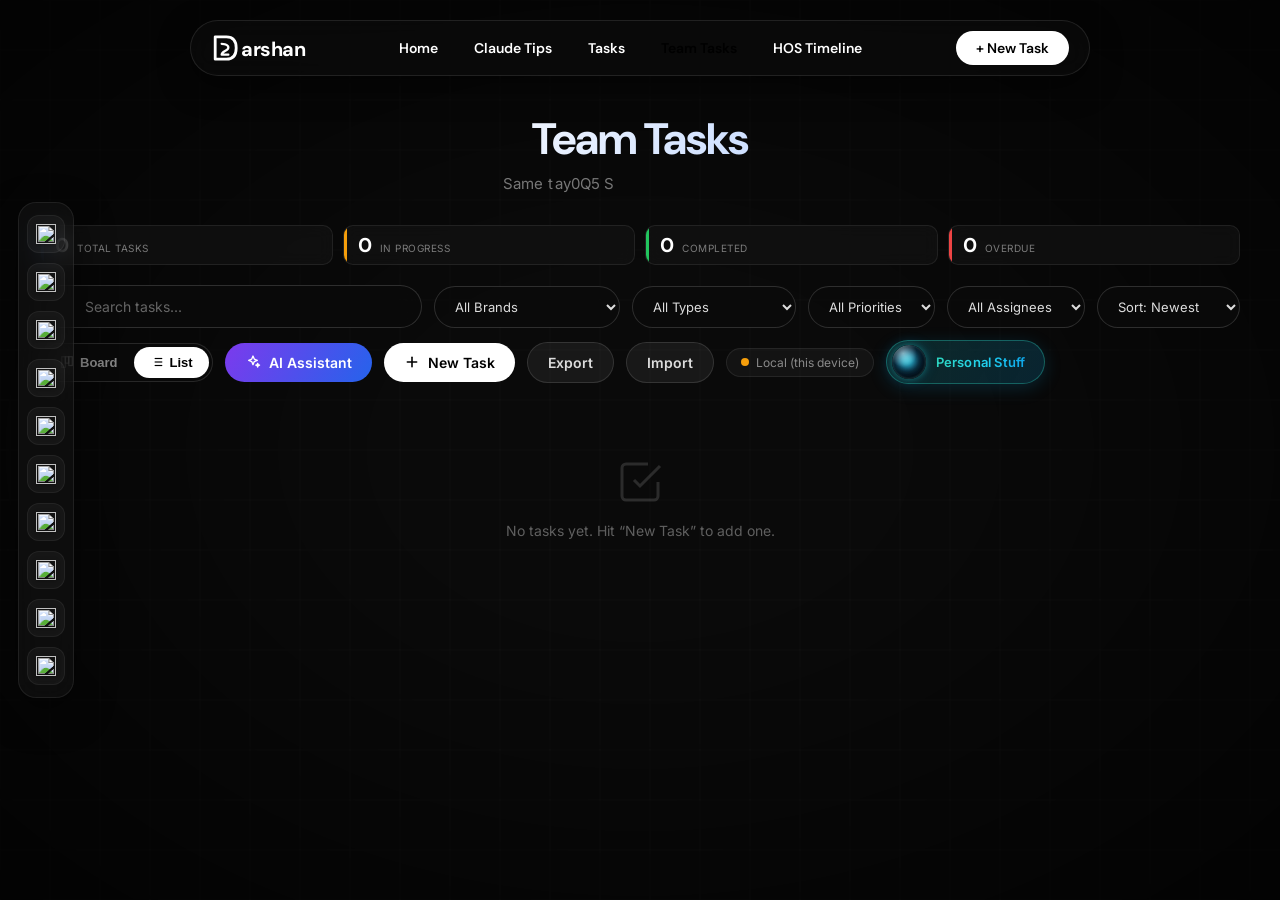
==== team-tasks.html @ d039b837 "Add Team Tasks page with assignee field (Darshan, Sanskriti, Saptak) Same task manager and Supabase " ====
<!DOCTYPE html>
<html lang="en">

<head>
    <meta charset="UTF-8">
    <meta name="viewport" content="width=device-width, initial-scale=1.0">
    <title>Team Tasks — Darshan's Workspace</title>
    <meta name="description" content="Personal task manager for website changes, maintenance and technical SEO across brands.">
    <meta name="robots" content="noindex, nofollow">

    <!-- Fonts -->
    <link rel="preconnect" href="https://fonts.googleapis.com">
    <link rel="preconnect" href="https://fonts.gstatic.com" crossorigin>
    <link
        href="https://fonts.googleapis.com/css2?family=Inter:wght@400;500;600;700&family=DM+Sans:wght@400;500;600;700&display=swap"
        rel="stylesheet">

    <!-- Stylesheets -->
    <link rel="stylesheet" href="styles.css">
    <link rel="stylesheet" href="task-manager.css">

    <!-- Favicon -->
    <link rel="icon" type="image/svg+xml" href="src/favicon.svg">
</head>

<body>

    <!-- ===== Nav (same component as home) ===== -->
    <div class="nav-wrapper">
        <nav>
            <div class="logo">
                <svg width="28" height="28" viewBox="0 0 100 100" fill="none" xmlns="http://www.w3.org/2000/svg">
                    <path d="M15 10 L15 90 L55 90 C80 90 90 75 90 50 C90 25 80 10 55 10 Z" fill="none" stroke="white"
                        stroke-width="10" stroke-linejoin="round" />
                    <path d="M38 35 C38 35 62 35 62 48 C62 61 38 61 38 74 C38 74 62 74 62 74" fill="none" stroke="white"
                        stroke-width="8" stroke-linecap="round" stroke-linejoin="round" />
                </svg>
                <span class="logo-text">arshan</span>
            </div>

            <div class="mobile-menu-btn" id="mobileMenuBtn">
                <span></span><span></span><span></span>
            </div>

            <ul class="nav-links" id="navLinks">
                <div class="pill" id="pill"></div>
                <li><a href="index.html">Home</a></li>
                <li><a href="claude-tips">Claude Tips</a></li>
                <li><a href="task-manager.html">Tasks</a></li>
                <li><a href="team-tasks" class="active-text">Team Tasks</a></li>
                <li><a href="task-manager/hovers-os-timeline">HOS Timeline</a></li>
            </ul>

            <div class="nav-cta-group">
                <button class="cta-btn" id="newTaskNavBtn">+ New Task</button>
            </div>
        </nav>
    </div>

    <!-- ===== Background (same kinetic grid as home) ===== -->
    <div id="canvas-container">
        <canvas id="kinetic-grid"></canvas>
    </div>
    <div class="vignette"></div>

    <!-- ===== Floating quick-links sidebar ===== -->
    <aside class="tm-quicklinks" aria-label="Quick links">
        <a href="https://docs.google.com/spreadsheets/u/0/" target="_blank" rel="noopener" data-label="Google Sheets">
            <span class="tm-ql-orb" style="--qd:0">
                <img src="https://cdn.simpleicons.org/googlesheets/34A853" alt="" width="20" height="20" loading="lazy">
            </span>
        </a>
        <a href="https://docs.google.com/document/u/0/" target="_blank" rel="noopener" data-label="Google Docs">
            <span class="tm-ql-orb" style="--qd:1">
                <img src="https://cdn.simpleicons.org/googledocs/4285F4" alt="" width="20" height="20" loading="lazy">
            </span>
        </a>
        <a href="https://accounts.shopify.com/store-login" target="_blank" rel="noopener" data-label="Shopify Login">
            <span class="tm-ql-orb" style="--qd:2">
                <img src="https://cdn.simpleicons.org/shopify/95BF47" alt="" width="20" height="20" loading="lazy">
            </span>
        </a>
        <a href="https://hpanel.hostinger.com/" target="_blank" rel="noopener" data-label="Hostinger">
            <span class="tm-ql-orb" style="--qd:3">
                <img src="https://cdn.simpleicons.org/hostinger/673DE6" alt="" width="20" height="20" loading="lazy">
            </span>
        </a>
        <a href="https://github.com/" target="_blank" rel="noopener" data-label="GitHub">
            <span class="tm-ql-orb" style="--qd:4">
                <img src="https://cdn.simpleicons.org/github/ffffff" alt="" width="20" height="20" loading="lazy">
            </span>
        </a>
        <a href="https://supabase.com/dashboard" target="_blank" rel="noopener" data-label="Supabase">
            <span class="tm-ql-orb" style="--qd:5">
                <img src="https://cdn.simpleicons.org/supabase/3FCF8E" alt="" width="20" height="20" loading="lazy">
            </span>
        </a>
        <a href="https://vercel.com/dashboard" target="_blank" rel="noopener" data-label="Vercel">
            <span class="tm-ql-orb" style="--qd:6">
                <img src="https://cdn.simpleicons.org/vercel/ffffff" alt="" width="20" height="20" loading="lazy">
            </span>
        </a>
        <a href="https://claude.ai/" target="_blank" rel="noopener" data-label="Claude">
            <span class="tm-ql-orb" style="--qd:7">
                <img src="https://cdn.simpleicons.org/claude/D97757" alt="" width="20" height="20" loading="lazy">
            </span>
        </a>
        <a href="https://gemini.google.com/app" target="_blank" rel="noopener" data-label="Gemini">
            <span class="tm-ql-orb" style="--qd:8">
                <img src="https://cdn.simpleicons.org/googlegemini/4285F4" alt="" width="20" height="20" loading="lazy">
            </span>
        </a>
        <a href="https://chatgpt.com/" target="_blank" rel="noopener" data-label="ChatGPT">
            <span class="tm-ql-orb" style="--qd:9">
                <img src="https://cdn.simpleicons.org/openai/10A37F" alt="" width="20" height="20" loading="lazy">
            </span>
        </a>
    </aside>

    <!-- ===== Main ===== -->
    <main class="tm-main">
        <header class="tm-header">
            <h1 class="tm-title" id="greetingText" data-title="Team Tasks">Team Tasks</h1>
            <p class="tm-tagline" id="taglineText" data-title="Same tasks, assigned across the team">Same tasks, assigned across the team</p>
        </header>

        <!-- Stats dashboard -->
        <section class="tm-stats" id="tmStats">
            <div class="tm-stat" style="--stat-color:#3b82f6">
                <div class="tm-stat-num" id="statTotal">0</div>
                <div class="tm-stat-label">Total Tasks</div>
            </div>
            <div class="tm-stat" style="--stat-color:#f59e0b">
                <div class="tm-stat-num" id="statProgress">0</div>
                <div class="tm-stat-label">In Progress</div>
            </div>
            <div class="tm-stat" style="--stat-color:#22c55e">
                <div class="tm-stat-num" id="statDone">0</div>
                <div class="tm-stat-label">Completed</div>
            </div>
            <div class="tm-stat" style="--stat-color:#ef4444">
                <div class="tm-stat-num" id="statOverdue">0</div>
                <div class="tm-stat-label">Overdue</div>
            </div>
        </section>

        <!-- Toolbar -->
        <section class="tm-toolbar">
            <div class="tm-search">
                <svg xmlns="http://www.w3.org/2000/svg" width="16" height="16" viewBox="0 0 24 24" fill="none"
                    stroke="currentColor" stroke-width="2" stroke-linecap="round" stroke-linejoin="round">
                    <circle cx="11" cy="11" r="8"></circle>
                    <line x1="21" y1="21" x2="16.65" y2="16.65"></line>
                </svg>
                <input type="text" id="searchInput" placeholder="Search tasks..." autocomplete="off">
            </div>

            <select class="tm-select" id="filterBrand"><option value="">All Brands</option></select>
            <select class="tm-select" id="filterType">
                <option value="">All Types</option>
                <option value="website_change">Website Change</option>
                <option value="maintenance">Maintenance</option>
                <option value="seo_fix">Technical SEO Fix</option>
                <option value="bug">Bug Fix</option>
                <option value="content">Content Update</option>
                <option value="other">Other</option>
            </select>
            <select class="tm-select" id="filterPriority">
                <option value="">All Priorities</option>
                <option value="urgent">Urgent</option>
                <option value="high">High</option>
                <option value="medium">Medium</option>
                <option value="low">Low</option>
            </select>
            <select class="tm-select" id="filterAssignee">
                <option value="">All Assignees</option>
                <option value="Darshan">Darshan</option>
                <option value="Sanskriti">Sanskriti</option>
                <option value="Saptak">Saptak</option>
                <option value="none">Unassigned</option>
            </select>
            <select class="tm-select" id="sortBy">
                <option value="created">Sort: Newest</option>
                <option value="due">Sort: Due date</option>
                <option value="priority">Sort: Priority</option>
                <option value="brand">Sort: Brand</option>
            </select>

            <div class="tm-view-toggle">
                <button id="viewBoard" title="Board view">
                    <svg width="14" height="14" viewBox="0 0 24 24" fill="none" stroke="currentColor" stroke-width="2"><rect x="3" y="3" width="6" height="18"/><rect x="9" y="3" width="6" height="11"/><rect x="15" y="3" width="6" height="15"/></svg>
                    Board
                </button>
                <button id="viewList" class="active" title="List view">
                    <svg width="14" height="14" viewBox="0 0 24 24" fill="none" stroke="currentColor" stroke-width="2"><line x1="8" y1="6" x2="21" y2="6"/><line x1="8" y1="12" x2="21" y2="12"/><line x1="8" y1="18" x2="21" y2="18"/><line x1="3" y1="6" x2="3.01" y2="6"/><line x1="3" y1="12" x2="3.01" y2="12"/><line x1="3" y1="18" x2="3.01" y2="18"/></svg>
                    List
                </button>
            </div>

            <button class="tm-btn tm-btn-ai" id="aiBtn">
                <svg width="16" height="16" viewBox="0 0 24 24" fill="none" stroke="currentColor" stroke-width="2" stroke-linecap="round" stroke-linejoin="round"><path d="M12 3l1.9 4.6L18.5 9.5 13.9 11.4 12 16l-1.9-4.6L5.5 9.5l4.6-1.9z"/><path d="M19 14l.8 2 2 .8-2 .8-.8 2-.8-2-2-.8 2-.8z"/></svg>
                AI Assistant
            </button>

            <button class="tm-btn tm-btn-primary" id="newTaskBtn">
                <svg width="16" height="16" viewBox="0 0 24 24" fill="none" stroke="currentColor" stroke-width="2.4" stroke-linecap="round"><line x1="12" y1="5" x2="12" y2="19"/><line x1="5" y1="12" x2="19" y2="12"/></svg>
                New Task
            </button>

            <button class="tm-btn tm-btn-ghost" id="exportBtn" title="Backup tasks to a file">Export</button>
            <button class="tm-btn tm-btn-ghost" id="importBtn" title="Restore tasks from a file">Import</button>
            <input type="file" id="importFile" accept="application/json" hidden>

            <span class="tm-conn" id="connBadge"><span class="dot"></span><span id="connText">Local</span></span>

            <button class="tm-orb-btn" id="personalOrbBtn" type="button" title="Personal Stuff (private)">
                <span class="tm-orb" aria-hidden="true">
                    <span class="tm-orb-blob b1"></span>
                    <span class="tm-orb-blob b2"></span>
                    <span class="tm-orb-blob b3"></span>
                    <span class="tm-orb-blob b4"></span>
                    <span class="tm-orb-blob b5"></span>
                    <span class="tm-orb-shine"></span>
                </span>
                <span class="tm-orb-label">Personal Stuff</span>
            </button>
        </section>

        <!-- Personal-mode banner (shown only when personal scope is active) -->
        <div class="tm-personal-banner" id="personalBanner">
            <span class="tm-orb tm-orb--mini" aria-hidden="true">
                <span class="tm-orb-blob b1"></span>
                <span class="tm-orb-blob b2"></span>
                <span class="tm-orb-blob b3"></span>
                <span class="tm-orb-blob b4"></span>
                <span class="tm-orb-blob b5"></span>
                <span class="tm-orb-shine"></span>
            </span>
            <div class="tm-personal-banner-text">
                <strong>Personal Stuff</strong>
                <span>Private — only you can see these tasks</span>
            </div>
            <button type="button" class="tm-btn tm-btn-ghost" id="personalExitBtn">Exit</button>
        </div>

        <!-- Board view -->
        <section class="tm-board" id="boardView">
            <div class="tm-column" data-status="todo">
                <div class="tm-column-head">
                    <span class="tm-column-dot" style="background:var(--tm-todo)"></span>
                    <span class="tm-column-title">To Do</span>
                    <span class="tm-column-count" id="countTodo">0</span>
                </div>
                <div class="tm-column-body" id="colTodo"></div>
            </div>
            <div class="tm-column" data-status="in_progress">
                <div class="tm-column-head">
                    <span class="tm-column-dot" style="background:var(--tm-progress)"></span>
                    <span class="tm-column-title">In Progress</span>
                    <span class="tm-column-count" id="countProgress">0</span>
                </div>
                <div class="tm-column-body" id="colProgress"></div>
            </div>
            <div class="tm-column" data-status="done">
                <div class="tm-column-head">
                    <span class="tm-column-dot" style="background:var(--tm-done)"></span>
                    <span class="tm-column-title">Done</span>
                    <span class="tm-column-count" id="countDone">0</span>
                </div>
                <div class="tm-column-body" id="colDone"></div>
            </div>
        </section>

        <!-- List view -->
        <section class="tm-list" id="listView" style="display:none"></section>
    </main>

    <!-- ===== Task modal ===== -->
    <div class="tm-modal-overlay" id="taskModal">
        <div class="tm-modal">
            <div class="tm-modal-head">
                <h2 id="modalTitle">New Task</h2>
                <button class="tm-modal-close" id="modalClose">&times;</button>
            </div>

            <form id="taskForm">
                <input type="hidden" id="taskId">

                <div class="tm-field">
                    <label for="fTitle">Task title *</label>
                    <input type="text" class="tm-input" id="fTitle" placeholder="e.g. Fix broken canonical tags on blog" required>
                </div>

                <div class="tm-field">
                    <label for="fBrand">Brand / Website *</label>
                    <div class="tm-brand-row">
                        <select id="fBrand" required></select>
                        <button type="button" class="tm-btn tm-btn-ghost" id="addBrandBtn" title="Add a new brand">+ Brand</button>
                    </div>
                </div>

                <div class="tm-field-row">
                    <div class="tm-field">
                        <label for="fType">Task type</label>
                        <select id="fType">
                            <option value="website_change">Website Change</option>
                            <option value="maintenance">Maintenance</option>
                            <option value="seo_fix">Technical SEO Fix</option>
                            <option value="bug">Bug Fix</option>
                            <option value="content">Content Update</option>
                            <option value="other">Other</option>
                        </select>
                    </div>
                    <div class="tm-field">
                        <label for="fPriority">Priority</label>
                        <select id="fPriority">
                            <option value="low">Low</option>
                            <option value="medium" selected>Medium</option>
                            <option value="high">High</option>
                            <option value="urgent">Urgent</option>
                        </select>
                    </div>
                </div>

                <div class="tm-field-row">
                    <div class="tm-field">
                        <label for="fStatus">Status</label>
                        <select id="fStatus">
                            <option value="todo">To Do</option>
                            <option value="in_progress">In Progress</option>
                            <option value="done">Done</option>
                        </select>
                    </div>
                    <div class="tm-field">
                        <label for="fDue">Due date</label>
                        <input type="date" class="tm-input tm-date" id="fDue" placeholder="Pick a date">
                    </div>
                </div>

                <div class="tm-field-row">
                    <div class="tm-field">
                        <label for="fAssignee">Assignee</label>
                        <select id="fAssignee">
                            <option value="">Unassigned</option>
                            <option value="Darshan">Darshan</option>
                            <option value="Sanskriti">Sanskriti</option>
                            <option value="Saptak">Saptak</option>
                        </select>
                    </div>
                    <div class="tm-field">
                        <label for="fAssigned">Assigned date (auto)</label>
                        <input type="text" class="tm-input" id="fAssigned" disabled>
                    </div>
                </div>

                <div class="tm-field">
                    <label for="fUrl">Website URL (optional)</label>
                    <input type="url" class="tm-input" id="fUrl" placeholder="https://example.com/page">
                </div>

                <div class="tm-field">
                    <label for="fDetails">Additional information / notes</label>
                    <textarea class="tm-textarea" id="fDetails" placeholder="What needs to be done, context, references, login notes..."></textarea>
                </div>

                <div class="tm-field">
                    <label for="fRemarks">Remarks</label>
                    <textarea class="tm-textarea" id="fRemarks" placeholder="Follow-up remarks, status notes, what you did..."></textarea>
                </div>

                <div class="tm-field">
                    <label>Checklist / subtasks</label>
                    <div class="tm-subtask-list" id="subtaskList"></div>
                    <div class="tm-subtask-add">
                        <input type="text" class="tm-input" id="subtaskInput" placeholder="Add a step and press Enter">
                        <button type="button" class="tm-btn tm-btn-ghost" id="addSubtaskBtn">Add</button>
                    </div>
                </div>

                <div class="tm-modal-foot">
                    <button type="button" class="tm-btn tm-btn-ghost" id="deleteTaskBtn" style="display:none">Delete</button>
                    <button type="button" class="tm-btn tm-btn-ghost" id="cancelBtn">Cancel</button>
                    <button type="submit" class="tm-btn tm-btn-primary" id="saveBtn">Save Task</button>
                </div>
            </form>
        </div>
    </div>

    <!-- ===== Task view (read-only) popup ===== -->
    <div class="tm-modal-overlay" id="viewModal">
        <div class="tm-modal">
            <div class="tm-modal-head">
                <h2 id="viewTitle">Task</h2>
                <button class="tm-modal-close" id="viewClose">&times;</button>
            </div>
            <div id="viewBody"></div>
            <div class="tm-modal-foot">
                <button type="button" class="tm-btn tm-btn-primary" id="viewEditBtn">Edit Task</button>
            </div>
        </div>
    </div>

    <!-- ===== AI assistant chat ===== -->
    <div class="tm-modal-overlay" id="aiModal">
        <div class="tm-modal tm-ai-modal">
            <div class="tm-modal-head">
                <h2>✨ AI Task Assistant</h2>
                <button class="tm-modal-close" id="aiClose">&times;</button>
            </div>
            <div class="tm-ai-chat" id="aiChat"></div>
            <div class="tm-ai-inputbar">
                <button type="button" class="tm-ai-mic" id="aiMic" title="Speak your task">
                    <svg width="18" height="18" viewBox="0 0 24 24" fill="none" stroke="currentColor" stroke-width="2" stroke-linecap="round" stroke-linejoin="round"><path d="M12 1a3 3 0 0 0-3 3v8a3 3 0 0 0 6 0V4a3 3 0 0 0-3-3z"/><path d="M19 10v2a7 7 0 0 1-14 0v-2"/><line x1="12" y1="19" x2="12" y2="23"/><line x1="8" y1="23" x2="16" y2="23"/></svg>
                </button>
                <input type="text" class="tm-ai-text" id="aiText" placeholder="Describe the task in your own words..." autocomplete="off">
                <button type="button" class="tm-btn tm-btn-primary" id="aiSend">Send</button>
            </div>
        </div>
    </div>

    <!-- ===== Personal Stuff password gate ===== -->
    <div class="tm-modal-overlay" id="personalAuthModal">
        <div class="tm-modal tm-auth-modal">
            <div class="tm-modal-head">
                <h2>
                    <span class="tm-orb tm-orb--mini" aria-hidden="true">
                        <span class="tm-orb-blob b1"></span>
                        <span class="tm-orb-blob b2"></span>
                        <span class="tm-orb-blob b3"></span>
                        <span class="tm-orb-blob b4"></span>
                        <span class="tm-orb-blob b5"></span>
                        <span class="tm-orb-shine"></span>
                    </span>
                    Personal Stuff
                </h2>
                <button class="tm-modal-close" id="personalAuthClose">&times;</button>
            </div>
            <p class="tm-auth-blurb">Enter your password to unlock private tasks. Personal items stay hidden from the main task manager.</p>
            <form id="personalAuthForm" autocomplete="off">
                <div class="tm-field">
                    <label for="personalAuthInput">Password</label>
                    <input type="password" class="tm-input" id="personalAuthInput" autocomplete="new-password" placeholder="••••••••" required>
                    <div class="tm-auth-error" id="personalAuthError"></div>
                </div>
                <div class="tm-modal-foot">
                    <button type="button" class="tm-btn tm-btn-ghost" id="personalAuthCancel">Cancel</button>
                    <button type="submit" class="tm-btn tm-btn-primary" id="personalAuthSubmit">Unlock</button>
                </div>
            </form>
        </div>
    </div>

    <div class="tm-toast-wrap" id="toastWrap"></div>

    <!-- Supabase client (used only if configured in task-manager.js) -->
    <script src="https://cdn.jsdelivr.net/npm/@supabase/supabase-js@2"></script>
    <!-- Theme background + nav behavior -->
    <script src="script.js" defer></script>
    <!-- Task manager logic -->
    <script src="task-manager.js" defer></script>
</body>

</html>
---- styles.css ----
:root {
    --bg-color: #0a0a0a;
    --accent-blue: #3b82f6;
    --text-main: #ffffff;
    --transition-smooth: all 0.3s cubic-bezier(0.25, 0.8, 0.25, 1);

    /* Compact Card Theme Colors */
    --hostinger-color: #673de6;
    --shopify-color: #96bf48;
    --framer-color: #0055ff;
    --orchids-color: #e040fb;
    --github-color: #ffffff;
    --figma-color: #f24e1e;
    --vercel-color: #000000;
    --notion-color: #ffffff;
    --chatgpt-color: #10a37f;
    --claude-color: #d97706;
    --gemini-color: #4285f4;
    --midjourney-color: #8b5cf6;
    --perplexity-color: #06b6d4;
    --copilot-color: #0078d4;
}

* {
    margin: 0;
    padding: 0;
    box-sizing: border-box;
    -webkit-tap-highlight-color: transparent;
    outline: none;
}

body {
    background-color: var(--bg-color);
    color: var(--text-main);
    font-family: 'Inter', sans-serif;
    overflow-x: hidden;
    min-height: 100vh;
    width: 100vw;
}

.hint {
    position: fixed;
    bottom: 30px;
    left: 0;
    right: 0;
    text-align: center;
    color: rgba(255, 255, 255, 0.4);
    font-size: 12px;
    letter-spacing: 2px;
    pointer-events: none;
    user-select: none;
    z-index: 10;
    text-transform: uppercase;
    font-weight: 500;
}

/* Canvas Layer */
#canvas-container {
    position: fixed;
    top: 0;
    left: 0;
    width: 100%;
    height: 100%;
    z-index: 0;
    pointer-events: none;
    will-change: transform;
}




/* Vignette Layer */
.vignette {
    position: fixed;
    top: 0;
    left: 0;
    width: 100%;
    height: 100%;
    background: radial-gradient(ellipse at center, transparent 30%, rgba(0, 0, 0, 0.7) 100%);
    z-index: 1;
    pointer-events: none;
}

/* Content Layer */
.main-content {
    position: relative;
    z-index: 10;
    width: 100%;
    padding: 100px 20px 60px;
    display: flex;
    flex-direction: column;
    align-items: center;
    min-height: 100vh;
}

/* User Header Section */
.user-header {
    text-align: center;
    margin-bottom: 50px;
    width: 100%;
    max-width: 600px;
    animation: fadeInDown 0.8s cubic-bezier(0.2, 0.8, 0.2, 1);
}

.profile-wrapper {
    position: relative;
    width: 80px;
    height: 80px;
    margin: 0 auto 20px;
}

.profile-img {
    width: 100%;
    height: 100%;
    border-radius: 50%;
    object-fit: cover;
    border: 2px solid rgba(59, 130, 246, 0.5);
    padding: 3px;
    background: #0a0a0a;
    box-shadow: 0 0 20px rgba(59, 130, 246, 0.2);
    transition: var(--transition-smooth);
}

.greeting {
    font-size: 28px;
    font-weight: 700;
    margin-bottom: 6px;
    background: linear-gradient(to bottom, #fff, #aaa);
    -webkit-background-clip: text;
    -webkit-text-fill-color: transparent;
    background-clip: text;
}

.tagline {
    font-size: 15px;
    color: #888;
    font-weight: 400;
    margin-bottom: 25px;
}

/* Search Bar */
.search-container {
    position: relative;
    width: 100%;
    max-width: 420px;
    margin: 0 auto;
}

.search-input {
    width: 100%;
    background: rgba(10, 10, 10, 0.8);
    border: 1px solid rgba(255, 255, 255, 0.15);
    backdrop-filter: blur(10px);
    padding: 14px 20px 14px 45px;
    border-radius: 30px;
    color: white;
    font-size: 15px;
    font-family: 'Inter', sans-serif;
    transition: var(--transition-smooth);
}

.search-input::placeholder {
    color: #666;
}

.search-input:focus {
    background: rgba(255, 255, 255, 0.08);
    border-color: var(--accent-blue);
    box-shadow: 0 0 20px rgba(59, 130, 246, 0.15);
}

.search-icon {
    position: absolute;
    left: 16px;
    top: 50%;
    transform: translateY(-50%);
    color: #666;
    pointer-events: none;
    transition: var(--transition-smooth);
}

.search-input:focus+.search-icon {
    color: var(--accent-blue);
}

/* Microphone Button */
.mic-button {
    position: absolute;
    right: 8px;
    top: 50%;
    transform: translateY(-50%);
    width: 36px;
    height: 36px;
    border-radius: 50%;
    border: none;
    background: rgba(10, 10, 10, 0.8);
    color: var(--accent-blue);
    cursor: pointer;
    display: flex;
    align-items: center;
    justify-content: center;
    transition: var(--transition-smooth);
    font-size: 16px;
}

.mic-button:hover {
    background: rgba(59, 130, 246, 0.2);
    transform: translateY(-50%) scale(1.1);
}

.mic-button.listening {
    background: rgba(239, 68, 68, 0.2);
    color: #ef4444;
    animation: pulse 1.5s infinite;
}

.mic-button.processing {
    background: rgba(234, 179, 8, 0.2);
    color: #eab308;
    animation: spin 1s linear infinite;
}

@keyframes pulse {

    0%,
    100% {
        box-shadow: 0 0 0 0 rgba(239, 68, 68, 0.4);
    }

    50% {
        box-shadow: 0 0 0 8px rgba(239, 68, 68, 0);
    }
}

@keyframes spin {
    from {
        transform: translateY(-50%) rotate(0deg);
    }

    to {
        transform: translateY(-50%) rotate(360deg);
    }
}


@keyframes fadeInDown {
    from {
        opacity: 0;
        transform: translateY(-20px);
    }

    to {
        opacity: 1;
        transform: translateY(0);
    }
}

/* Category Sections */
.category-section {
    width: 100%;
    max-width: 1240px;
    margin-bottom: 40px;
}

.category-title {
    font-size: 20px;
    font-weight: 600;
    margin-bottom: 20px;
    padding-left: 10px;
    background: linear-gradient(to right, #fff, #888);
    -webkit-background-clip: text;
    -webkit-text-fill-color: transparent;
    background-clip: text;
    letter-spacing: 0.5px;
}

/* Grid Layout */
.cards-grid {
    display: grid;
    grid-template-columns: repeat(auto-fit, minmax(135px, 1fr));
    gap: 12px;
    max-width: 1240px;
    width: 100%;
    justify-content: center;
    padding: 0 10px;
}

/* Tool Tooltip */
.tool-tooltip {
    position: absolute;
    bottom: calc(100% + 10px);
    left: 50%;
    transform: translateX(-50%) translateY(10px);
    background: rgba(15, 15, 15, 0.95);
    border: 1px solid rgba(255, 255, 255, 0.1);
    border-radius: 8px;
    padding: 8px 12px;
    font-size: 11px;
    color: #eee;
    white-space: nowrap;
    opacity: 0;
    visibility: hidden;
    transition: all 0.3s cubic-bezier(0.34, 1.56, 0.64, 1);
    z-index: 20;
    pointer-events: none;
    box-shadow: 0 10px 25px rgba(0,0,0,0.5);
    text-align: center;
}

.tool-tooltip::after {
    content: '';
    position: absolute;
    top: 100%;
    left: 50%;
    transform: translateX(-50%);
    border-width: 6px;
    border-style: solid;
    border-color: rgba(255, 255, 255, 0.1) transparent transparent transparent;
}

.tool-tooltip::before {
    content: '';
    position: absolute;
    top: 100%;
    left: 50%;
    transform: translateX(-50%) translateY(-1px);
    border-width: 6px;
    border-style: solid;
    border-color: rgba(15, 15, 15, 0.95) transparent transparent transparent;
    z-index: 1;
}

.platform-card:hover .tool-tooltip {
    opacity: 1;
    visibility: visible;
    transform: translateX(-50%) translateY(0);
}

/* Compact Card Styles */
.platform-card {
    background: rgba(20, 20, 20, 0.6);
    border-radius: 16px;
    overflow: visible;
    border: 1px solid rgba(255, 255, 255, 0.05);
    transition: var(--transition-smooth);
    display: flex;
    flex-direction: column;
    text-decoration: none;
    backdrop-filter: blur(8px);
    height: 150px;
    position: relative;
}

.platform-card:hover {
    transform: translateY(-5px) scale(1.02);
    background: rgba(30, 30, 30, 0.8);
    border-color: rgba(255, 255, 255, 0.15);
    z-index: 5;
}

/* Specific Hover Glows */
.platform-card:hover {
    box-shadow: 0 10px 30px -5px var(--glow-color, rgba(255, 255, 255, 0.1));
    border-color: var(--glow-color, rgba(255, 255, 255, 0.2));
}

.card-icon-area {
    flex-grow: 1;
    display: flex;
    align-items: center;
    justify-content: center;
    position: relative;
    background: radial-gradient(circle at center, rgba(255, 255, 255, 0.03) 0%, transparent 70%);
}

.card-icon-area img {
    width: 48px;
    height: 48px;
    object-fit: contain;
    transition: transform 0.4s cubic-bezier(0.34, 1.56, 0.64, 1);
    filter: drop-shadow(0 4px 6px rgba(0, 0, 0, 0.3));
}

.card-icon-area i {
    font-size: 42px;
    color: #fff;
    transition: transform 0.4s cubic-bezier(0.34, 1.56, 0.64, 1);
    filter: drop-shadow(0 4px 6px rgba(0, 0, 0, 0.3));
}

.platform-logo {
    width: 48px;
    height: 48px;
    object-fit: contain;
    transition: transform 0.4s cubic-bezier(0.34, 1.56, 0.64, 1);
    filter: drop-shadow(0 4px 6px rgba(0, 0, 0, 0.3));
}

.platform-card:hover .card-icon-area img,
.platform-card:hover .card-icon-area i,
.platform-card:hover .platform-logo {
    transform: scale(1.15);
}

.card-footer {
    height: 40px;
    display: flex;
    align-items: center;
    justify-content: center;
    border-top: 1px solid rgba(255, 255, 255, 0.03);
    background: rgba(0, 0, 0, 0.2);
}

.card-name {
    font-size: 13px;
    font-weight: 500;
    color: #aaa;
    transition: color 0.2s;
}

.platform-card:hover .card-name {
    color: #fff;
}

/* Specific Brand Styles */
.card-hostinger {
    --glow-color: rgba(103, 61, 230, 0.5);
}

.card-shopify {
    --glow-color: rgba(150, 191, 72, 0.5);
}

.card-framer {
    --glow-color: rgba(0, 85, 255, 0.5);
}

.card-orchids {
    --glow-color: rgba(224, 64, 251, 0.5);
}

.card-github {
    --glow-color: rgba(255, 255, 255, 0.3);
}

.card-figma {
    --glow-color: rgba(242, 78, 30, 0.5);
}

.card-vercel {
    --glow-color: rgba(255, 255, 255, 0.4);
}

.card-notion {
    --glow-color: rgba(230, 230, 230, 0.4);
}

.card-chatgpt {
    --glow-color: rgba(16, 163, 127, 0.5);
}

.card-claude {
    --glow-color: rgba(217, 119, 6, 0.5);
}

.card-gemini {
    --glow-color: rgba(66, 133, 244, 0.5);
}

.card-midjourney {
    --glow-color: rgba(139, 92, 246, 0.5);
}

.card-perplexity {
    --glow-color: rgba(6, 182, 212, 0.5);
}

.card-copilot {
    --glow-color: rgba(0, 120, 212, 0.5);
}

.card-genspark {
    --glow-color: rgba(79, 70, 229, 0.5);
}

.card-dribbble {
    --glow-color: rgba(234, 76, 137, 0.5);
}

.card-spline {
    --glow-color: rgba(255, 255, 255, 0.4);
}

.card-stitch {
    --glow-color: rgba(52, 168, 83, 0.5);
}

.card-whisk {
    --glow-color: rgba(168, 85, 247, 0.5);
}

.card-flow {
    --glow-color: rgba(6, 182, 212, 0.5);
}

.card-ezgif {
    --glow-color: rgba(245, 158, 11, 0.5);
}

.card-firecrawl {
    --glow-color: rgba(255, 79, 0, 0.5);
}

.card-godly {
    --glow-color: rgba(255, 255, 255, 0.5);
}

.card-21st {
    --glow-color: rgba(226, 232, 240, 0.5);
}

/* Icon Colors */
.card-shopify-icon {
    color: #96bf48;
}

.card-orchids-icon {
    color: #e040fb;
}

.card-github-icon {
    color: #ffffff;
}

.card-figma-icon {
    color: #f24e1e;
}

.card-midjourney-icon {
    color: #8b5cf6;
}

.card-copilot-icon {
    color: #0078d4;
}

/* Responsive Breakpoints */
@media (min-width: 1250px) {
    .cards-grid {
        grid-template-columns: repeat(8, 1fr);
    }
}

@media (max-width: 1249px) and (min-width: 900px) {
    .cards-grid {
        grid-template-columns: repeat(6, 1fr);
    }
}

@media (max-width: 899px) and (min-width: 600px) {
    .cards-grid {
        grid-template-columns: repeat(4, 1fr);
    }
}

@media (max-width: 599px) {
    .cards-grid {
        grid-template-columns: repeat(2, 1fr);
        gap: 10px;
    }

    .platform-card {
        height: 130px;
    }

    .user-header {
        margin-bottom: 35px;
    }

    .greeting {
        font-size: 24px;
    }

    .profile-wrapper {
        width: 70px;
        height: 70px;
    }
}

/* ========================================
   SCATTERED CLIENT MANAGER
   ======================================== */

.search-wrapper {
    display: flex;
    align-items: center;
    justify-content: center;
    gap: 12px;
    width: 100%;
    max-width: 480px;
    margin: 0 auto;
}

.search-container {
    flex: 1;
    margin: 0 !important;
}

/* The Trigger Button (Top-Right) */
.file-manager-btn {
    width: auto;
    padding: 0 16px;
    height: 48px;
    border-radius: 14px;
    border: 1px solid rgba(255, 255, 255, 0.1);
    background: rgba(10, 10, 10, 0.8);
    color: var(--accent-blue);
    cursor: pointer;
    display: flex;
    align-items: center;
    justify-content: center;
    gap: 10px;
    font-size: 14px;
    font-weight: 600;
    transition: all 0.3s cubic-bezier(0.25, 0.8, 0.25, 1);
    position: relative;
    z-index: 100;
}

.file-manager-btn:hover {
    background: rgba(59, 130, 246, 0.2);
    transform: translateY(-2px);
    box-shadow: 0 4px 12px rgba(59, 130, 246, 0.2);
}

.file-manager-btn:active {
    transform: translateY(0);
}

/* Full Screen Overlay */
.client-manager-overlay {
    position: fixed;
    inset: 0;
    z-index: 300;
    pointer-events: none;
    display: flex;
    align-items: center;
    justify-content: center;
    /* Slight backdrop to focus attention, but cleaner than heavy blur */
    background: rgba(0, 0, 0, 0.4);
    backdrop-filter: blur(4px);
    opacity: 0;
    transition: opacity 0.3s ease;
}

.client-manager-overlay.active {
    opacity: 1;
    pointer-events: all;
}

/* Close Button (Floating) */
.close-client-manager {
    position: absolute;
    top: 30px;
    right: 30px;
    width: 44px;
    height: 44px;
    border-radius: 50%;
    background: rgba(255, 255, 255, 0.1);
    border: 1px solid rgba(255, 255, 255, 0.1);
    color: #fff;
    font-size: 18px;
    cursor: pointer;
    display: flex;
    align-items: center;
    justify-content: center;
    transition: all 0.3s ease;
    opacity: 0;
    transform: scale(0.8);
}

.client-manager-overlay.active .close-client-manager {
    opacity: 1;
    transform: scale(1);
    transition-delay: 0.2s;
}

.close-client-manager:hover {
    background: rgba(239, 68, 68, 0.2);
    color: #ef4444;
    transform: rotate(90deg);
}

/* Cards Container */
.client-cards-container {
    width: 100%;
    max-width: 1000px;
    padding: 20px;
    display: flex;
    flex-wrap: wrap;
    align-items: center;
    justify-content: center;
    gap: 20px;
    perspective: 1000px;
}

/* Big Horizontal Card */
.client-card {
    position: relative;
    width: 100%;
    max-width: 400px;
    display: flex;
    align-items: center;
    padding: 18px;
    background: rgba(20, 20, 25, 0.85);
    border: 1px solid rgba(255, 255, 255, 0.08);
    border-radius: 16px;
    backdrop-filter: blur(12px);
    cursor: pointer;
    text-decoration: none;
    color: inherit;
    box-shadow: 0 10px 30px rgba(0, 0, 0, 0.3);

    /* Animation initial state managed by keyframes */
    animation: none;
    opacity: 0;
}

.client-manager-overlay.active .client-card {
    /* --d, --tx, --ty, --r are set via JS */
    animation: scatterIn 0.8s cubic-bezier(0.34, 1.56, 0.64, 1) forwards;
    animation-delay: var(--d);
}

.client-card:hover {
    background: rgba(59, 130, 246, 0.15);
    border-color: rgba(59, 130, 246, 0.4);
    transform: translateY(-5px) !important;
    /* Override animation transform */
    box-shadow: 0 15px 40px rgba(59, 130, 246, 0.2);
    z-index: 10;
}

/* Animation Keyframes */
@keyframes scatterIn {
    0% {
        opacity: 0;
        /* Start from top-right relative to card's final position */
        /* We use CSS variables to randomize the "flight path" */
        transform: translate(var(--tx), var(--ty)) scale(0.2) rotate(var(--r));
    }

    100% {
        opacity: 1;
        transform: translate(0, 0) scale(1) rotate(0deg);
    }
}

.client-icon {
    width: 52px;
    height: 52px;
    border-radius: 12px;
    background: rgba(255, 255, 255, 0.05);
    display: flex;
    align-items: center;
    justify-content: center;
    margin-right: 18px;
    font-size: 22px;
    color: var(--accent-blue);
    flex-shrink: 0;
}

.client-info {
    flex: 1;
    min-width: 0;
    /* Text truncation support */
}

.client-name {
    font-size: 16px;
    font-weight: 600;
    color: #eee;
    margin-bottom: 4px;
    white-space: nowrap;
    overflow: hidden;
    text-overflow: ellipsis;
}

.client-details {
    font-size: 13px;
    color: #888;
    white-space: nowrap;
    overflow: hidden;
    text-overflow: ellipsis;
}

.client-status {
    padding: 4px 10px;
    border-radius: 6px;
    font-size: 11px;
    font-weight: 600;
    text-transform: uppercase;
    letter-spacing: 0.5px;
    margin-left: 10px;
    white-space: nowrap;
}

.client-status.active {
    background: rgba(34, 197, 94, 0.15);
    color: #22c55e;
}

.client-card i.fa-angle-right {
    margin-left: 15px;
    opacity: 0.4;
    transition: opacity 0.2s;
}

.client-card:hover i.fa-angle-right {
    opacity: 1;
    color: var(--accent-blue);
}

/*  Navigation Bar  */
.nav-wrapper {
    position: fixed;
    top: 20px;
    left: 50%;
    transform: translateX(-50%);
    width: calc(100% - 40px);
    max-width: 900px;
    z-index: 1000;
    font-family: 'DM Sans', sans-serif;
}

nav {
    display: flex;
    align-items: center;
    justify-content: space-between;
    background: rgba(10, 10, 10, 0.8);
    backdrop-filter: blur(12px);
    border: 1px solid rgba(255, 255, 255, 0.1);
    border-radius: 9999px;
    padding: 10px 20px;
    box-shadow: 0 10px 30px rgba(0, 0, 0, 0.5);
}

/*  Logo  */
.logo {
    display: flex;
    align-items: center;
    cursor: pointer;
    flex-shrink: 0;
    gap: 2px;
}

.logo-text {
    color: #fff;
    font-size: 20px;
    font-weight: 700;
    letter-spacing: -0.5px;
    margin-bottom: -2px;
    /* Slight alignment tweak */
}

/*  Nav links container  */
.nav-links {
    position: relative;
    display: flex;
    align-items: center;
    gap: 4px;
    list-style: none;
}

/* Sliding pill */
.pill {
    position: absolute;
    top: 0;
    height: 100%;
    background: #fff;
    border-radius: 9999px;
    pointer-events: none;
    opacity: 0;
    will-change: transform, width, opacity;
    transition:
        left 0.28s cubic-bezier(0.34, 1.56, 0.64, 1),
        width 0.28s cubic-bezier(0.34, 1.56, 0.64, 1),
        opacity 0.18s ease;
}

.nav-links li {
    position: relative;
}

.nav-links a {
    position: relative;
    z-index: 10;
    display: block;
    border-radius: 9999px;
    padding: 6px 16px;
    font-size: 14px;
    font-weight: 600;
    text-decoration: none;
    color: #fff;
    transition: color 0.15s ease;
    white-space: nowrap;
}

.nav-links a.active-text {
    color: #000;
}

/*  CTA Buttons  */
.nav-cta-group {
    display: flex;
    align-items: center;
    gap: 8px;
    flex-shrink: 0;
}

.cta-btn {
    display: flex;
    align-items: center;
    justify-content: center;
    border-radius: 9999px;
    padding: 8px 20px;
    font-size: 14px;
    font-weight: 600;
    font-family: inherit;
    text-decoration: none;
    border: none;
    cursor: pointer;
    background: #fff;
    color: #000;
    flex-shrink: 0;
    transition:
        background 0.28s cubic-bezier(0.34, 1.56, 0.64, 1),
        color 0.28s cubic-bezier(0.34, 1.56, 0.64, 1),
        transform 0.2s cubic-bezier(0.34, 1.56, 0.64, 1);
}

.cta-btn:hover {
    background: var(--accent-blue);
    color: #fff;
    transform: scale(1.05);
    box-shadow: 0 4px 15px rgba(59, 130, 246, 0.4);
}

/* Social nav button — subtle dark pill */
.cta-social {
    background: rgba(255, 255, 255, 0.08);
    color: rgba(255, 255, 255, 0.85);
    border: 1px solid rgba(255, 255, 255, 0.12);
}

.cta-social:hover {
    background: rgba(255, 255, 255, 0.15);
    color: #fff;
    border-color: rgba(255, 255, 255, 0.25);
    transform: scale(1.05);
}

/* Mobile Menu Button */
.mobile-menu-btn {
    display: none;
    flex-direction: column;
    justify-content: space-between;
    width: 24px;
    height: 18px;
    cursor: pointer;
    margin-left: auto;
}

.mobile-menu-btn span {
    display: block;
    height: 2px;
    width: 100%;
    background: #fff;
    border-radius: 2px;
    transition: all 0.3s ease;
    transform-origin: left center;
}

.nav-active .mobile-menu-btn span:nth-child(1) {
    transform: rotate(45deg);
}

.nav-active .mobile-menu-btn span:nth-child(2) {
    opacity: 0;
}

.nav-active .mobile-menu-btn span:nth-child(3) {
    transform: rotate(-45deg);
}

/* Mobile Nav Layout */
@media (max-width: 800px) {
    nav {
        flex-wrap: wrap;
        padding: 12px 20px;
    }

    .mobile-menu-btn {
        display: flex;
    }

    .nav-links, .nav-cta-group {
        display: none;
        width: 100%;
        flex-direction: column;
        align-items: center;
    }

    nav.nav-active .nav-links {
        display: flex;
        margin-top: 16px;
        border-top: 1px solid rgba(255, 255, 255, 0.1);
        padding-top: 16px;
    }

    nav.nav-active .pill {
        display: none;
    }

    nav.nav-active .nav-links li {
        width: 100%;
        text-align: center;
    }

    nav.nav-active .nav-links a {
        padding: 12px 16px;
        display: block;
    }

    nav.nav-active .nav-cta-group {
        display: flex;
        margin-top: 15px;
        padding-bottom: 10px;
        justify-content: center;
        flex-wrap: wrap;
    }
}

.cta-social.active {
    background: rgba(255, 255, 255, 0.12);
    color: #fff;
    border-color: rgba(255, 255, 255, 0.2);
}

/*  Horizontal Clients pill (permanent, always visible)  */
.client-pill {
    display: inline-flex;
    align-items: center;
    gap: 10px;
    padding: 10px 18px 10px 14px;
    background: #2c2c2c;
    border: none;
    border-radius: 14px;
    cursor: pointer;
    color: rgba(255, 255, 255, 0.82);
    font-size: 13px;
    font-weight: 600;
    font-family: inherit;
    flex-shrink: 0;
    box-shadow: 0 4px 16px rgba(0, 0, 0, 0.45);
    transition: background 0.25s ease, color 0.2s ease, transform 0.3s cubic-bezier(0.34, 1.56, 0.64, 1), box-shadow 0.25s ease;
}

.client-pill:hover {
    background: #383838;
    color: #fff;
    transform: scale(1.06);
    box-shadow: 0 8px 24px rgba(0, 0, 0, 0.55);
}

.client-pill.active {
    background: #141414;
    box-shadow: 0 0 0 1px rgba(255, 255, 255, 0.1), 0 4px 16px rgba(0, 0, 0, 0.5);
    color: #fff;
}

.client-pill-bars {
    display: flex;
    flex-direction: column;
    gap: 4px;
    align-items: flex-start;
    width: 16px;
    flex-shrink: 0;
}

.client-pill-bar {
    height: 2px;
    background: currentColor;
    border-radius: 2px;
    transition: all 0.35s cubic-bezier(0.34, 1.56, 0.64, 1);
}

.client-pill-bar:nth-child(1) {
    width: 16px;
}

.client-pill-bar:nth-child(2) {
    width: 11px;
}

.client-pill-bar:nth-child(3) {
    width: 16px;
}

.client-pill:hover .client-pill-bar:nth-child(2) {
    width: 16px;
}

.client-pill.active .client-pill-bar:nth-child(1) {
    transform: translateY(6px) rotate(45deg);
}

.client-pill.active .client-pill-bar:nth-child(2) {
    opacity: 0;
    transform: scaleX(0);
}

.client-pill.active .client-pill-bar:nth-child(3) {
    transform: translateY(-6px) rotate(-45deg);
}


/*  Contact Popup Modal  */
.contact-modal-overlay {
    position: fixed;
    inset: 0;
    z-index: 9999;
    display: flex;
    align-items: center;
    justify-content: center;
    background: rgba(0, 0, 0, 0.55);
    backdrop-filter: blur(6px);
    -webkit-backdrop-filter: blur(6px);
    opacity: 0;
    pointer-events: none;
    transition: opacity 0.25s ease;
}

.contact-modal-overlay.open {
    opacity: 1;
    pointer-events: all;
}

.contact-modal-card {
    position: relative;
    background: rgba(20, 20, 28, 0.85);
    border: 1px solid rgba(255, 255, 255, 0.1);
    border-radius: 20px;
    padding: 40px 36px 32px;
    max-width: 360px;
    width: 90%;
    text-align: center;
    box-shadow: 0 24px 60px rgba(0, 0, 0, 0.5);
    transform: translateY(16px) scale(0.97);
    transition: transform 0.28s cubic-bezier(0.34, 1.56, 0.64, 1);
}

.contact-modal-overlay.open .contact-modal-card {
    transform: translateY(0) scale(1);
}

.contact-modal-close {
    position: absolute;
    top: 14px;
    right: 16px;
    background: none;
    border: none;
    color: rgba(255, 255, 255, 0.5);
    font-size: 22px;
    cursor: pointer;
    line-height: 1;
    padding: 2px 6px;
    border-radius: 6px;
    transition: color 0.15s, background 0.15s;
}

.contact-modal-close:hover {
    color: #fff;
    background: rgba(255, 255, 255, 0.08);
}

.contact-modal-title {
    font-size: 22px;
    font-weight: 700;
    color: #fff;
    margin: 0 0 6px;
    letter-spacing: -0.3px;
}

.contact-modal-subtitle {
    font-size: 13px;
    color: rgba(255, 255, 255, 0.45);
    margin: 0 0 28px;
}

.contact-modal-actions {
    display: flex;
    flex-direction: column;
    gap: 12px;
}

.contact-option {
    display: flex;
    align-items: center;
    justify-content: center;
    gap: 10px;
    padding: 14px 20px;
    border-radius: 12px;
    font-size: 15px;
    font-weight: 600;
    font-family: inherit;
    cursor: pointer;
    text-decoration: none;
    border: none;
    transition: transform 0.2s cubic-bezier(0.34, 1.56, 0.64, 1), opacity 0.15s;
}

.contact-option:hover {
    transform: scale(1.03);
    opacity: 0.92;
}

.email-option {
    background: linear-gradient(135deg, #4f46e5, #7c3aed);
    color: #fff;
}

.whatsapp-option {
    background: linear-gradient(135deg, #25D366, #128C7E);
    color: #fff;
}

/* ========================================
   APP TRIGGER BUTTONS (Clients / Social)
======================================== */

.search-row-actions {
    display: flex;
    gap: 10px;
    align-items: center;
    flex-shrink: 0;
}

.app-trigger {
    display: flex;
    flex-direction: column;
    align-items: center;
    gap: 5px;
    cursor: pointer;
    user-select: none;
}

.app-trigger-icon {
    width: 48px;
    height: 48px;
    display: flex;
    flex-direction: column;
    align-items: center;
    justify-content: center;
    gap: 5px;
    background: #2c2c2c;
    border-radius: 14px;
    box-shadow: 0 4px 16px rgba(0, 0, 0, 0.5);
    transition: transform 0.3s cubic-bezier(0.34, 1.56, 0.64, 1), background 0.25s ease, box-shadow 0.3s ease;
}

.app-trigger:hover .app-trigger-icon {
    transform: scale(1.1);
    background: #363636;
    box-shadow: 0 8px 24px rgba(0, 0, 0, 0.6);
}

.app-trigger.active .app-trigger-icon {
    background: #141414;
    box-shadow: 0 0 0 1px rgba(255, 255, 255, 0.1), 0 4px 16px rgba(0, 0, 0, 0.5);
}

.app-trigger-bar {
    width: 18px;
    height: 2px;
    background: rgba(255, 255, 255, 0.8);
    border-radius: 2px;
    transition: all 0.35s cubic-bezier(0.34, 1.56, 0.64, 1);
}

.app-trigger-bar:nth-child(2) {
    width: 12px;
}

.app-trigger:hover .app-trigger-bar {
    background: #fff;
}

.app-trigger:hover .app-trigger-bar:nth-child(2) {
    width: 18px;
}

.app-trigger.active .app-trigger-bar:nth-child(1) {
    transform: translateY(7px) rotate(45deg);
}

.app-trigger.active .app-trigger-bar:nth-child(2) {
    opacity: 0;
    transform: scaleX(0);
}

.app-trigger.active .app-trigger-bar:nth-child(3) {
    transform: translateY(-7px) rotate(-45deg);
}

.app-trigger-label {
    font-size: 10px;
    font-weight: 600;
    color: rgba(255, 255, 255, 0.45);
    letter-spacing: 0.3px;
    text-transform: uppercase;
    transition: color 0.2s;
}

.app-trigger:hover .app-trigger-label {
    color: rgba(255, 255, 255, 0.7);
}

.app-trigger.active .app-trigger-label {
    color: rgba(255, 255, 255, 0.9);
}

/* ========================================
   SOCIAL CONNECT MODAL
======================================== */

.sc-overlay {
    position: fixed;
    inset: 0;
    background: rgba(0, 0, 0, 0.5);
    backdrop-filter: blur(6px);
    -webkit-backdrop-filter: blur(6px);
    opacity: 0;
    pointer-events: none;
    transition: opacity 0.35s ease;
    z-index: 900;
}

.sc-overlay.open {
    opacity: 1;
    pointer-events: all;
}

.sc-modal {
    position: fixed;
    top: 50%;
    left: 50%;
    transform: translate(-50%, -50%) scale(0.75);
    opacity: 0;
    pointer-events: none;
    z-index: 901;
    transition: transform 0.4s cubic-bezier(0.34, 1.56, 0.64, 1), opacity 0.3s ease;
    width: 400px;
    max-width: 94vw;
}

.sc-modal.open {
    transform: translate(-50%, -50%) scale(1);
    opacity: 1;
    pointer-events: all;
}

.sc-modal-inner {
    background: #111;
    border: 1px solid rgba(255, 255, 255, 0.08);
    border-radius: 20px;
    padding: 22px;
    box-shadow: 0 40px 80px rgba(0, 0, 0, 0.7), 0 0 0 1px rgba(255, 255, 255, 0.04);
}

.sc-modal-header {
    display: flex;
    justify-content: space-between;
    align-items: center;
    margin-bottom: 18px;
}

.sc-modal-title {
    font-size: 17px;
    font-weight: 700;
    color: #fff;
    letter-spacing: -0.3px;
}

.sc-modal-close {
    font-size: 22px;
    color: rgba(255, 255, 255, 0.4);
    cursor: pointer;
    line-height: 1;
    padding: 2px 8px;
    border-radius: 6px;
    transition: color 0.15s, background 0.15s;
    user-select: none;
}

.sc-modal-close:hover {
    color: #fff;
    background: rgba(255, 255, 255, 0.08);
}

.sc-grid {
    display: grid;
    grid-template-columns: repeat(3, 1fr);
    gap: 10px;
}

.sc-card {
    border-radius: 14px;
    padding: 18px 12px 14px;
    cursor: pointer;
    display: flex;
    flex-direction: column;
    align-items: flex-start;
    gap: 10px;
    text-decoration: none;
    transition: transform 0.25s cubic-bezier(0.34, 1.56, 0.64, 1), box-shadow 0.25s ease;
    opacity: 0;
    transform: translateY(12px) scale(0.95);
    animation: scCardIn 0.4s cubic-bezier(0.34, 1.56, 0.64, 1) forwards;
}

.sc-modal:not(.open) .sc-card {
    animation: none;
    opacity: 0;
    transform: translateY(12px) scale(0.95);
}

.sc-modal.open .sc-card:nth-child(1) {
    animation-delay: 0.07s;
}

.sc-modal.open .sc-card:nth-child(2) {
    animation-delay: 0.12s;
}

.sc-modal.open .sc-card:nth-child(3) {
    animation-delay: 0.17s;
}

.sc-modal.open .sc-card:nth-child(4) {
    animation-delay: 0.22s;
}

.sc-modal.open .sc-card:nth-child(5) {
    animation-delay: 0.27s;
}

.sc-modal.open .sc-card:nth-child(6) {
    animation-delay: 0.32s;
}

@keyframes scCardIn {
    to {
        opacity: 1;
        transform: translateY(0) scale(1);
    }
}

.sc-card:hover {
    transform: translateY(-3px) scale(1.03);
}

.sc-card-icon {
    width: 38px;
    height: 38px;
    border-radius: 10px;
    display: flex;
    align-items: center;
    justify-content: center;
    flex-shrink: 0;
}

.sc-card-icon svg {
    width: 20px;
    height: 20px;
}

.sc-card-label {
    font-size: 12px;
    font-weight: 600;
    color: rgba(255, 255, 255, 0.9);
}

/* Platform card colors */
.sc-linkedin {
    background: linear-gradient(135deg, rgba(10, 102, 194, .25), rgba(10, 102, 194, .12));
    border: 1px solid rgba(10, 102, 194, .35);
}

.sc-linkedin:hover {
    box-shadow: 0 12px 28px rgba(10, 102, 194, .35);
    border-color: rgba(10, 102, 194, .6);
}

.sc-medium {
    background: linear-gradient(135deg, rgba(255, 255, 255, .08), rgba(255, 255, 255, .04));
    border: 1px solid rgba(255, 255, 255, .12);
}

.sc-medium:hover {
    box-shadow: 0 12px 28px rgba(255, 255, 255, .1);
    border-color: rgba(255, 255, 255, .25);
}

.sc-instagram {
    background: linear-gradient(135deg, rgba(225, 48, 108, .2), rgba(126, 55, 166, .12));
    border: 1px solid rgba(225, 48, 108, .3);
}

.sc-instagram:hover {
    box-shadow: 0 12px 28px rgba(225, 48, 108, .3);
    border-color: rgba(225, 48, 108, .55);
}

.sc-reddit {
    background: linear-gradient(135deg, rgba(255, 69, 0, .22), rgba(255, 69, 0, .1));
    border: 1px solid rgba(255, 69, 0, .32);
}

.sc-reddit:hover {
    box-shadow: 0 12px 28px rgba(255, 69, 0, .35);
    border-color: rgba(255, 69, 0, .55);
}

.sc-quora {
    background: linear-gradient(135deg, rgba(185, 43, 39, .22), rgba(185, 43, 39, .1));
    border: 1px solid rgba(185, 43, 39, .32);
}

.sc-quora:hover {
    box-shadow: 0 12px 28px rgba(185, 43, 39, .35);
    border-color: rgba(185, 43, 39, .55);
}

.sc-discord {
    background: linear-gradient(135deg, rgba(88, 101, 242, .22), rgba(88, 101, 242, .1));
    border: 1px solid rgba(88, 101, 242, .32);
}

.sc-discord:hover {
    box-shadow: 0 12px 28px rgba(88, 101, 242, .35);
    border-color: rgba(88, 101, 242, .55);
}

/* Icon backgrounds */
.sc-linkedin-bg {
    background: rgba(10, 102, 194, .3);
}

.sc-medium-bg {
    background: rgba(255, 255, 255, .1);
}

.sc-instagram-bg {
    background: linear-gradient(135deg, #f09433, #e6683c, #dc2743, #cc2366, #bc1888);
}

.sc-reddit-bg {
    background: rgba(255, 69, 0, .3);
}

.sc-quora-bg {
    background: rgba(185, 43, 39, .3);
}

.sc-discord-bg {
    background: rgba(88, 101, 242, .3);
}


/* ========================================
   CRAZY WEBSITE SECTION
   ======================================== */

.crazy-section-header {
    display: flex;
    align-items: center;
    gap: 12px;
    margin-bottom: 20px;
    padding-left: 10px;
}

.crazy-section-header .category-title {
    margin-bottom: 0;
    padding-left: 0;
}

.crazy-badge {
    font-size: 11px;
    font-weight: 600;
    padding: 4px 10px;
    border-radius: 20px;
    background: linear-gradient(135deg, rgba(168, 85, 247, 0.2), rgba(236, 72, 153, 0.2));
    border: 1px solid rgba(168, 85, 247, 0.35);
    color: #c084fc;
    letter-spacing: 0.3px;
    white-space: nowrap;
}

/* Crazy Tool Cards Grid — fewer columns so cards look bigger */
.crazy-tools-grid {
    grid-template-columns: repeat(auto-fit, minmax(135px, 1fr));
    max-width: 600px;
}

/* Brand: Whisk */
.card-whisk {
    --glow-color: rgba(168, 85, 247, 0.55);
    cursor: pointer;
    position: relative;
    overflow: visible;
}

/* All crazy cards need overflow:visible for dialogs */
.crazy-tool-card {
    overflow: visible !important;
    cursor: pointer;
}

/* Brand: Flow */
.card-flow {
    --glow-color: rgba(6, 182, 212, 0.55);
}

/* Brand: EZGif */
.card-ezgif {
    --glow-color: rgba(245, 158, 11, 0.55);
}

/* Brand: AI Doc */
.card-aidoc {
    --glow-color: rgba(34, 197, 94, 0.55);
}

/* Animated border shimmer on crazy cards */
.crazy-tool-card::before {
    content: '';
    position: absolute;
    inset: -1px;
    border-radius: 17px;
    background: conic-gradient(from var(--angle, 0deg), transparent 60%, var(--glow-color, rgba(255, 255, 255, 0.1)) 80%, transparent 100%);
    opacity: 0;
    transition: opacity 0.3s ease;
    pointer-events: none;
    z-index: -1;
}

.crazy-tool-card:hover::before {
    opacity: 1;
    animation: borderSpin 3s linear infinite;
}

@keyframes borderSpin {
    to {
        --angle: 360deg;
    }
}

/* ----------------------------------------
   UNIFIED TOOL HOVER DIALOG (Whisk / Flow / EZGif)
   ---------------------------------------- */
.tool-dialog {
    position: absolute;
    bottom: calc(100% + 12px);
    left: 50%;
    transform: translateX(-50%) translateY(10px);
    width: 230px;
    background: rgba(12, 10, 22, 0.97);
    backdrop-filter: blur(20px);
    border: 1px solid rgba(255, 255, 255, 0.08);
    border-radius: 14px;
    padding: 14px;
    box-shadow: 0 20px 50px rgba(0, 0, 0, 0.75);
    opacity: 0;
    pointer-events: none;
    transition: opacity 0.22s ease, transform 0.22s cubic-bezier(0.34, 1.56, 0.64, 1);
    z-index: 300;
}

.crazy-tool-card:hover .tool-dialog {
    opacity: 1;
    pointer-events: all;
    transform: translateX(-50%) translateY(0);
}

/* Arrow pointer */
.tool-dialog::after {
    content: '';
    position: absolute;
    bottom: -7px;
    left: 50%;
    transform: translateX(-50%) rotate(45deg);
    width: 12px;
    height: 12px;
    background: rgba(12, 10, 22, 0.97);
    border-right: 1px solid rgba(255, 255, 255, 0.08);
    border-bottom: 1px solid rgba(255, 255, 255, 0.08);
}

.tool-dialog-header {
    display: flex;
    align-items: center;
    gap: 8px;
    margin-bottom: 8px;
}

.tool-dialog-header span {
    font-size: 18px;
}

.tool-dialog-header strong {
    font-size: 13px;
    color: #f0e9ff;
    font-weight: 700;
}

.tool-dialog-desc {
    font-size: 11.5px;
    color: #9ca3af;
    line-height: 1.5;
    margin: 0 0 10px;
}

.tool-dialog-steps {
    display: flex;
    flex-direction: column;
    gap: 6px;
    margin-bottom: 11px;
}

.tool-step {
    display: flex;
    align-items: center;
    gap: 8px;
    font-size: 11.5px;
    color: #d1d5db;
}

.tool-step b {
    color: #c4b5fd;
}

.tool-step-num {
    width: 18px;
    height: 18px;
    border-radius: 50%;
    background: linear-gradient(135deg, #a855f7, #6366f1);
    color: #fff;
    font-size: 9px;
    font-weight: 700;
    display: flex;
    align-items: center;
    justify-content: center;
    flex-shrink: 0;
}

/* Shared button base */
.tool-dialog-btn {
    display: block;
    width: 100%;
    padding: 8px;
    text-align: center;
    border-radius: 9px;
    text-decoration: none;
    font-size: 12px;
    font-weight: 600;
    transition: all 0.2s ease;
    border: 1px solid;
}

/* Whisk — purple/pink */
.tool-dialog-btn--whisk {
    background: rgba(168, 85, 247, 0.18);
    border-color: rgba(168, 85, 247, 0.4);
    color: #e9d5ff;
}

.card-whisk:hover .tool-dialog {
    border-color: rgba(168, 85, 247, 0.25);
    box-shadow: 0 20px 50px rgba(0, 0, 0, .75), 0 0 25px rgba(168, 85, 247, 0.15);
}

.tool-dialog-btn--whisk:hover {
    background: rgba(168, 85, 247, 0.35);
    border-color: rgba(168, 85, 247, 0.7);
    color: #fff;
    transform: none;
}

/* Flow — cyan/blue */
.tool-dialog-btn--flow {
    background: rgba(6, 182, 212, 0.18);
    border-color: rgba(6, 182, 212, 0.4);
    color: #a5f3fc;
}

.card-flow:hover .tool-dialog {
    border-color: rgba(6, 182, 212, 0.25);
    box-shadow: 0 20px 50px rgba(0, 0, 0, .75), 0 0 25px rgba(6, 182, 212, 0.12);
}

.tool-dialog-btn--flow:hover {
    background: rgba(6, 182, 212, 0.35);
    border-color: rgba(6, 182, 212, 0.7);
    color: #fff;
    transform: none;
}

/* EZGif — amber/red */
.tool-dialog-btn--ezgif {
    background: rgba(245, 158, 11, 0.18);
    border-color: rgba(245, 158, 11, 0.4);
    color: #fde68a;
}

.card-ezgif:hover .tool-dialog {
    border-color: rgba(245, 158, 11, 0.25);
    box-shadow: 0 20px 50px rgba(0, 0, 0, .75), 0 0 25px rgba(245, 158, 11, 0.12);
}

.tool-dialog-btn--ezgif:hover {
    background: rgba(245, 158, 11, 0.35);
    border-color: rgba(245, 158, 11, 0.7);
    color: #fff;
    transform: none;
}


/* ----------------------------------------
   GOOGLE DOC FEATURE WIDGET
   ---------------------------------------- */
.doc-feature-widget {
    margin-top: 20px;
    position: relative;
    background: rgba(15, 15, 25, 0.7);
    border: 1px solid rgba(255, 255, 255, 0.07);
    border-radius: 20px;
    padding: 22px 24px;
    overflow: hidden;
    display: flex;
    align-items: center;
    justify-content: space-between;
    gap: 20px;
    backdrop-filter: blur(12px);
    transition: border-color 0.3s ease, box-shadow 0.3s ease;
    max-width: 600px;
}

.doc-feature-widget:hover {
    border-color: rgba(168, 85, 247, 0.25);
    box-shadow: 0 10px 40px rgba(168, 85, 247, 0.08), 0 0 0 1px rgba(168, 85, 247, 0.1);
}

/* Animated ambient glow blob */
.doc-feature-glow {
    position: absolute;
    top: -40px;
    left: -40px;
    width: 200px;
    height: 200px;
    border-radius: 50%;
    background: radial-gradient(circle, rgba(168, 85, 247, 0.12) 0%, transparent 70%);
    pointer-events: none;
    animation: docGlowPulse 4s ease-in-out infinite alternate;
}

@keyframes docGlowPulse {
    from {
        transform: scale(1);
        opacity: 0.7;
    }

    to {
        transform: scale(1.3);
        opacity: 1;
    }
}

.doc-feature-content {
    display: flex;
    align-items: flex-start;
    gap: 16px;
    flex: 1;
    min-width: 0;
    flex-wrap: wrap;
}

.doc-feature-icon {
    width: 48px;
    height: 48px;
    border-radius: 12px;
    background: rgba(168, 85, 247, 0.1);
    border: 1px solid rgba(168, 85, 247, 0.2);
    display: flex;
    align-items: center;
    justify-content: center;
    flex-shrink: 0;
}

.doc-feature-text {
    flex: 1;
    min-width: 0;
}

.doc-feature-text h3 {
    font-size: 14px;
    font-weight: 700;
    color: #f0e9ff;
    margin-bottom: 4px;
    white-space: nowrap;
    overflow: hidden;
    text-overflow: ellipsis;
}

.doc-feature-text p {
    font-size: 12px;
    color: #7d7f8a;
    line-height: 1.5;
    margin: 0;
}

.doc-feature-tags {
    display: flex;
    gap: 6px;
    flex-wrap: wrap;
    margin-top: 10px;
    width: 100%;
}

.doc-tag {
    font-size: 10px;
    font-weight: 600;
    padding: 3px 8px;
    border-radius: 6px;
    background: rgba(59, 130, 246, 0.1);
    border: 1px solid rgba(59, 130, 246, 0.25);
    color: #93c5fd;
    letter-spacing: 0.3px;
}

.doc-feature-cta {
    display: flex;
    align-items: center;
    gap: 7px;
    padding: 11px 18px;
    background: linear-gradient(135deg, rgba(168, 85, 247, 0.2), rgba(59, 130, 246, 0.2));
    border: 1px solid rgba(168, 85, 247, 0.35);
    border-radius: 12px;
    color: #d8b4fe;
    text-decoration: none;
    font-size: 13px;
    font-weight: 600;
    white-space: nowrap;
    transition: all 0.3s cubic-bezier(0.25, 0.8, 0.25, 1);
    flex-shrink: 0;
}

.doc-feature-cta:hover {
    background: linear-gradient(135deg, rgba(168, 85, 247, 0.35), rgba(59, 130, 246, 0.35));
    border-color: rgba(168, 85, 247, 0.6);
    color: #fff;
    transform: translateY(-2px);
    box-shadow: 0 8px 24px rgba(168, 85, 247, 0.25);
}

.doc-feature-cta svg {
    transition: transform 0.3s ease;
}

.doc-feature-cta:hover svg {
    transform: translate(2px, -2px);
}

/* Responsive adjustments */
@media (max-width: 599px) {
    .doc-feature-widget {
        flex-direction: column;
        align-items: flex-start;
    }

    .doc-feature-cta {
        width: 100%;
        justify-content: center;
    }

    .crazy-tools-grid {
        grid-template-columns: repeat(2, 1fr);
    }

    .whisk-dialog {
        left: 0;
        transform: translateX(0) translateY(10px);
        width: 240px;
    }

    .card-whisk:hover .whisk-dialog {
        transform: translateX(0) translateY(0);
    }

    .whisk-dialog::after {
        left: 30px;
    }
}
---- task-manager.css ----
/* ==========================================================================
   TASK MANAGER — matches the existing Workspace theme (dark / glassmorphic)
   Base tokens, nav, canvas and vignette come from styles.css
   ========================================================================== */

:root {
    --tm-todo: #3b82f6;
    --tm-progress: #f59e0b;
    --tm-done: #22c55e;

    --prio-low: #64748b;
    --prio-medium: #3b82f6;
    --prio-high: #f59e0b;
    --prio-urgent: #ef4444;

    --glass-bg: rgba(20, 20, 20, 0.6);
    --glass-border: rgba(255, 255, 255, 0.08);
    --glass-hover: rgba(30, 30, 30, 0.85);
}

/* ----- Page wrapper ----- */
.tm-main {
    position: relative;
    z-index: 10;
    width: 100%;
    max-width: 1240px;
    margin: 0 auto;
    padding: 110px 20px 80px;
    font-family: 'Inter', sans-serif;
}

/* ----- Header ----- */
.tm-header {
    text-align: center;
    margin-bottom: 32px;
}

.tm-title {
    font-family: 'DM Sans', sans-serif;
    font-size: clamp(28px, 5vw, 44px);
    font-weight: 700;
    letter-spacing: -1px;
    background: linear-gradient(120deg, #fff 30%, #8ab4ff 100%);
    -webkit-background-clip: text;
    background-clip: text;
    -webkit-text-fill-color: transparent;
}

.tm-tagline {
    color: rgba(255, 255, 255, 0.45);
    font-size: 15px;
    margin-top: 6px;
}

/* ----- Stats dashboard ----- */
.tm-stats {
    display: grid;
    grid-template-columns: repeat(4, 1fr);
    gap: 10px;
    margin-bottom: 20px;
}

.tm-stat {
    display: flex;
    align-items: baseline;
    gap: 8px;
    background: var(--glass-bg);
    border: 1px solid var(--glass-border);
    backdrop-filter: blur(8px);
    -webkit-backdrop-filter: blur(8px);
    border-radius: 10px;
    padding: 9px 14px;
    transition: var(--transition-smooth);
    position: relative;
    overflow: hidden;
}

.tm-stat::before {
    content: '';
    position: absolute;
    top: 0; left: 0;
    width: 3px; height: 100%;
    background: var(--stat-color, var(--accent-blue));
}

.tm-stat:hover {
    transform: translateY(-2px);
    background: var(--glass-hover);
    border-color: rgba(255, 255, 255, 0.15);
}

.tm-stat-num {
    font-size: 20px;
    font-weight: 700;
    font-family: 'DM Sans', sans-serif;
    color: #fff;
    line-height: 1;
}

.tm-stat-label {
    font-size: 10px;
    text-transform: uppercase;
    letter-spacing: 0.5px;
    color: rgba(255, 255, 255, 0.45);
}

/* ----- Toolbar ----- */
.tm-toolbar {
    display: flex;
    flex-wrap: wrap;
    gap: 12px;
    align-items: center;
    margin-bottom: 24px;
}

.tm-search {
    position: relative;
    flex: 1 1 240px;
    min-width: 200px;
}

.tm-search svg {
    position: absolute;
    left: 16px; top: 50%;
    transform: translateY(-50%);
    color: #666;
    pointer-events: none;
}

.tm-search input {
    width: 100%;
    background: rgba(10, 10, 10, 0.8);
    border: 1px solid rgba(255, 255, 255, 0.15);
    backdrop-filter: blur(10px);
    padding: 12px 18px 12px 44px;
    border-radius: 30px;
    color: #fff;
    font-size: 14px;
    font-family: 'Inter', sans-serif;
    transition: var(--transition-smooth);
}

.tm-search input::placeholder { color: #666; }

.tm-search input:focus {
    background: rgba(255, 255, 255, 0.06);
    border-color: var(--accent-blue);
    box-shadow: 0 0 20px rgba(59, 130, 246, 0.15);
}

.tm-select {
    background: rgba(10, 10, 10, 0.8);
    border: 1px solid rgba(255, 255, 255, 0.15);
    color: #ddd;
    padding: 11px 16px;
    border-radius: 30px;
    font-size: 13px;
    font-family: 'Inter', sans-serif;
    cursor: pointer;
    transition: var(--transition-smooth);
}

.tm-select:hover { border-color: rgba(255, 255, 255, 0.3); }
.tm-select:focus { border-color: var(--accent-blue); }
.tm-select option { background: #141414; color: #fff; }

/* Buttons */
.tm-btn {
    display: inline-flex;
    align-items: center;
    gap: 8px;
    border: none;
    border-radius: 30px;
    padding: 11px 20px;
    font-size: 14px;
    font-weight: 600;
    font-family: 'Inter', sans-serif;
    cursor: pointer;
    transition: var(--transition-smooth);
    white-space: nowrap;
}

.tm-btn-primary {
    background: #fff;
    color: #000;
}
.tm-btn-primary:hover {
    background: var(--accent-blue);
    color: #fff;
    transform: scale(1.04);
    box-shadow: 0 4px 15px rgba(59, 130, 246, 0.4);
}

.tm-btn-ghost {
    background: rgba(255, 255, 255, 0.06);
    color: rgba(255, 255, 255, 0.85);
    border: 1px solid rgba(255, 255, 255, 0.12);
}
.tm-btn-ghost:hover {
    background: rgba(255, 255, 255, 0.12);
    border-color: rgba(255, 255, 255, 0.25);
}

/* View toggle */
.tm-view-toggle {
    display: inline-flex;
    background: rgba(10, 10, 10, 0.8);
    border: 1px solid rgba(255, 255, 255, 0.12);
    border-radius: 30px;
    padding: 3px;
}
.tm-view-toggle button {
    border: none;
    background: transparent;
    color: rgba(255, 255, 255, 0.5);
    padding: 8px 16px;
    border-radius: 30px;
    font-size: 13px;
    font-weight: 600;
    cursor: pointer;
    transition: var(--transition-smooth);
    display: inline-flex;
    align-items: center;
    gap: 6px;
}
.tm-view-toggle button.active {
    background: #fff;
    color: #000;
}

/* ----- Board ----- */
.tm-board {
    display: grid;
    grid-template-columns: repeat(3, 1fr);
    gap: 18px;
    align-items: start;
}

.tm-column {
    background: rgba(15, 15, 15, 0.5);
    border: 1px solid var(--glass-border);
    backdrop-filter: blur(8px);
    -webkit-backdrop-filter: blur(8px);
    border-radius: 18px;
    padding: 16px;
    min-height: 200px;
    transition: background 0.2s, border-color 0.2s;
}

.tm-column.drag-over {
    background: rgba(59, 130, 246, 0.08);
    border-color: rgba(59, 130, 246, 0.4);
}

.tm-column-head {
    display: flex;
    align-items: center;
    gap: 10px;
    margin-bottom: 16px;
    padding: 0 4px;
}

.tm-column-dot {
    width: 10px; height: 10px;
    border-radius: 50%;
    flex-shrink: 0;
}

.tm-column-title {
    font-weight: 600;
    font-size: 14px;
    color: #fff;
}

.tm-column-count {
    margin-left: auto;
    font-size: 12px;
    color: rgba(255, 255, 255, 0.4);
    background: rgba(255, 255, 255, 0.06);
    border-radius: 20px;
    padding: 2px 10px;
}

.tm-column-body {
    display: flex;
    flex-direction: column;
    gap: 8px;
    min-height: 60px;
}

/* ----- Task card (compact row) ----- */
.tm-card {
    display: flex;
    align-items: center;
    gap: 12px;
    background: var(--glass-bg);
    border: 1px solid var(--glass-border);
    border-left: 3px solid var(--brand-color, #555);
    border-radius: 10px;
    padding: 8px 12px;
    cursor: grab;
    transition: transform 0.18s, box-shadow 0.18s, border-color 0.18s, background 0.18s;
    position: relative;
    animation: tmCardIn 0.3s cubic-bezier(0.34, 1.56, 0.64, 1) both;
}

@keyframes tmCardIn {
    from { opacity: 0; transform: translateY(6px); }
    to   { opacity: 1; transform: translateY(0); }
}

.tm-card:hover {
    transform: translateY(-2px);
    background: var(--glass-hover);
    box-shadow: 0 8px 20px -10px rgba(0, 0, 0, 0.6);
}
.tm-card.dragging { opacity: 0.5; cursor: grabbing; }
.tm-card.status-done { opacity: 0.6; }
.tm-card.status-done .tm-card-title { text-decoration: line-through; }

.tm-card-main { flex: 1; min-width: 0; }

.tm-card-line1 {
    display: flex;
    align-items: center;
    gap: 8px;
    min-width: 0;
}

.tm-prio-dot {
    width: 8px; height: 8px;
    border-radius: 50%;
    flex-shrink: 0;
    background: var(--prio-color, #64748b);
    box-shadow: 0 0 8px var(--prio-color, #64748b);
}

.tm-card-title {
    font-size: 13.5px;
    font-weight: 600;
    color: #fff;
    line-height: 1.3;
    white-space: nowrap;
    overflow: hidden;
    text-overflow: ellipsis;
    min-width: 0;
}

.tm-card-meta {
    display: flex;
    align-items: center;
    gap: 6px;
    margin-top: 4px;
    overflow: hidden;
    white-space: nowrap;
}

.tm-brand-badge {
    font-size: 10px;
    font-weight: 600;
    padding: 2px 8px;
    border-radius: 20px;
    color: #fff;
    background: var(--brand-color, #555);
    flex-shrink: 0;
}

.tm-type-tag, .tm-meta-chip {
    font-size: 10px;
    color: rgba(255, 255, 255, 0.6);
    background: rgba(255, 255, 255, 0.07);
    border: 1px solid rgba(255, 255, 255, 0.08);
    padding: 2px 8px;
    border-radius: 20px;
    flex-shrink: 0;
}

.tm-due {
    font-size: 10px;
    color: rgba(255, 255, 255, 0.5);
    flex-shrink: 0;
}
.tm-due.overdue { color: #f87171; font-weight: 600; }
.tm-due.soon { color: #fbbf24; }

.tm-card-right {
    display: flex;
    align-items: center;
    gap: 6px;
    flex-shrink: 0;
}

.tm-status-select {
    font-size: 11px;
    font-weight: 600;
    font-family: 'Inter', sans-serif;
    padding: 5px 8px;
    border-radius: 8px;
    cursor: pointer;
    color: rgba(255, 255, 255, 0.7);
    background: rgba(255, 255, 255, 0.06);
    border: 1px solid rgba(255, 255, 255, 0.12);
    transition: var(--transition-smooth);
}
.tm-status-select:hover { border-color: rgba(255, 255, 255, 0.3); }
.tm-status-select option { background: #141414; color: #fff; }
.tm-status-select.status-todo { color: #93c5fd; border-color: rgba(59, 130, 246, 0.5); background: rgba(59, 130, 246, 0.15); }
.tm-status-select.status-in_progress { color: #fcd34d; border-color: rgba(245, 158, 11, 0.5); background: rgba(245, 158, 11, 0.15); }
.tm-status-select.status-done { color: #86efac; border-color: rgba(34, 197, 94, 0.5); background: rgba(34, 197, 94, 0.15); }

.tm-icon-btn {
    background: rgba(255, 255, 255, 0.06);
    border: 1px solid rgba(255, 255, 255, 0.1);
    color: rgba(255, 255, 255, 0.7);
    width: 26px; height: 26px;
    border-radius: 7px;
    cursor: pointer;
    display: inline-flex;
    align-items: center;
    justify-content: center;
    transition: var(--transition-smooth);
    opacity: 0;
    flex-shrink: 0;
}
.tm-card:hover .tm-icon-btn { opacity: 1; }
.tm-icon-btn:hover { background: rgba(255, 255, 255, 0.15); color: #fff; }
.tm-icon-btn.danger:hover { background: rgba(239, 68, 68, 0.2); color: #f87171; border-color: rgba(239,68,68,0.4); }

/* ----- List view ----- */
.tm-list { display: flex; flex-direction: column; gap: 8px; }
.tm-list .tm-card { cursor: default; }

/* ----- Empty state ----- */
.tm-empty {
    text-align: center;
    padding: 50px 20px;
    color: rgba(255, 255, 255, 0.35);
}
.tm-empty svg { opacity: 0.4; margin-bottom: 12px; }
.tm-empty p { font-size: 14px; }

/* ==========================================================================
   Modal
   ========================================================================== */
.tm-modal-overlay {
    position: fixed;
    inset: 0;
    background: rgba(0, 0, 0, 0.65);
    backdrop-filter: blur(6px);
    -webkit-backdrop-filter: blur(6px);
    z-index: 2000;
    display: flex;
    align-items: center;
    justify-content: center;
    padding: 20px;
    opacity: 0;
    pointer-events: none;
    transition: opacity 0.25s ease;
}
.tm-modal-overlay.active { opacity: 1; pointer-events: auto; }

.tm-modal {
    background: rgba(18, 18, 18, 0.95);
    border: 1px solid rgba(255, 255, 255, 0.12);
    border-radius: 22px;
    width: 100%;
    max-width: 540px;
    max-height: 90vh;
    overflow-y: auto;
    overflow-x: hidden;
    padding: 28px;
    box-shadow: 0 30px 80px rgba(0, 0, 0, 0.6);
    transform: translateY(20px) scale(0.97);
    transition: transform 0.3s cubic-bezier(0.34, 1.56, 0.64, 1);
}
.tm-modal-overlay.active .tm-modal { transform: translateY(0) scale(1); }

.tm-modal-head {
    display: flex;
    align-items: center;
    justify-content: space-between;
    margin-bottom: 22px;
}
.tm-modal-head h2 {
    font-family: 'DM Sans', sans-serif;
    font-size: 22px;
    font-weight: 700;
    color: #fff;
}
.tm-modal-close {
    background: rgba(255, 255, 255, 0.06);
    border: 1px solid rgba(255, 255, 255, 0.1);
    color: #aaa;
    width: 34px; height: 34px;
    border-radius: 50%;
    font-size: 20px;
    cursor: pointer;
    transition: var(--transition-smooth);
    display: flex;
    align-items: center;
    justify-content: center;
}
.tm-modal-close:hover { background: rgba(239, 68, 68, 0.2); color: #f87171; }

.tm-field { margin-bottom: 18px; }
.tm-field label {
    display: block;
    font-size: 13px;
    font-weight: 600;
    color: rgba(255, 255, 255, 0.7);
    margin-bottom: 8px;
}
.tm-field-row {
    display: grid;
    grid-template-columns: 1fr 1fr;
    gap: 14px;
}

.tm-input, .tm-textarea, .tm-modal select {
    width: 100%;
    background: rgba(10, 10, 10, 0.8);
    border: 1px solid rgba(255, 255, 255, 0.15);
    color: #fff;
    padding: 12px 14px;
    border-radius: 12px;
    font-size: 14px;
    font-family: 'Inter', sans-serif;
    transition: var(--transition-smooth);
}
.tm-input::placeholder, .tm-textarea::placeholder { color: #666; }
.tm-input:focus, .tm-textarea:focus, .tm-modal select:focus {
    border-color: var(--accent-blue);
    box-shadow: 0 0 0 3px rgba(59, 130, 246, 0.15);
}
.tm-textarea { resize: vertical; min-height: 90px; }
.tm-input:disabled {
    color: rgba(255, 255, 255, 0.5);
    background: rgba(255, 255, 255, 0.03);
    cursor: not-allowed;
}
.tm-date { cursor: pointer; }
.tm-date::-webkit-calendar-picker-indicator { filter: invert(1); opacity: 0.6; cursor: pointer; }
.tm-modal select option { background: #141414; }

.tm-brand-row { display: flex; gap: 8px; }
.tm-brand-row select { flex: 1; }

/* subtasks editor */
.tm-subtask-list { display: flex; flex-direction: column; gap: 8px; margin-bottom: 10px; }
.tm-subtask-item {
    display: flex;
    align-items: center;
    gap: 10px;
    background: rgba(255, 255, 255, 0.04);
    border: 1px solid rgba(255, 255, 255, 0.08);
    border-radius: 10px;
    padding: 8px 12px;
}
.tm-subtask-item input[type="checkbox"] {
    width: 16px; height: 16px;
    accent-color: var(--accent-blue);
    cursor: pointer;
    flex-shrink: 0;
}
.tm-subtask-item span {
    flex: 1;
    font-size: 13px;
    color: #ddd;
}
.tm-subtask-item span.done { text-decoration: line-through; color: #666; }
.tm-subtask-add { display: flex; gap: 8px; }
.tm-subtask-add input { flex: 1; }

.tm-modal-foot {
    display: flex;
    gap: 12px;
    justify-content: flex-end;
    margin-top: 24px;
}

/* ----- Read-only view popup ----- */
.tm-view-rows {
    display: flex;
    flex-direction: column;
    gap: 2px;
    margin-bottom: 6px;
}
.tm-view-row {
    display: flex;
    align-items: center;
    gap: 12px;
    padding: 9px 2px;
    border-bottom: 1px solid rgba(255, 255, 255, 0.06);
}
.tm-view-key {
    flex: 0 0 110px;
    font-size: 12px;
    font-weight: 600;
    text-transform: uppercase;
    letter-spacing: 0.5px;
    color: rgba(255, 255, 255, 0.4);
}
.tm-view-val {
    flex: 1;
    font-size: 14px;
    color: #fff;
    word-break: break-word;
}
.tm-view-link { color: var(--accent-blue); text-decoration: none; }
.tm-view-link:hover { text-decoration: underline; }
.tm-view-status {
    font-weight: 600;
    padding: 2px 10px;
    border-radius: 20px;
    font-size: 13px;
}
.tm-view-status.status-todo { background: rgba(59, 130, 246, 0.18); color: #93c5fd; }
.tm-view-status.status-in_progress { background: rgba(245, 158, 11, 0.18); color: #fcd34d; }
.tm-view-status.status-done { background: rgba(34, 197, 94, 0.18); color: #86efac; }

.tm-view-section { margin-top: 18px; }
.tm-view-label {
    font-size: 12px;
    font-weight: 600;
    text-transform: uppercase;
    letter-spacing: 0.5px;
    color: rgba(255, 255, 255, 0.4);
    margin-bottom: 8px;
}
.tm-view-details {
    font-size: 14px;
    line-height: 1.55;
    color: rgba(255, 255, 255, 0.85);
    background: rgba(255, 255, 255, 0.04);
    border: 1px solid rgba(255, 255, 255, 0.08);
    border-radius: 12px;
    padding: 12px 14px;
    white-space: pre-wrap;
    overflow-wrap: anywhere;
    word-break: break-word;
}
.tm-view-sub {
    font-size: 14px;
    color: #ddd;
    padding: 5px 2px;
    overflow-wrap: anywhere;
    word-break: break-word;
}
.tm-view-sub.done { color: #6b7280; text-decoration: line-through; }

/* ==========================================================================
   Toast
   ========================================================================== */
.tm-toast-wrap {
    position: fixed;
    bottom: 24px;
    right: 24px;
    z-index: 3000;
    display: flex;
    flex-direction: column;
    gap: 10px;
}
.tm-toast {
    background: rgba(20, 20, 20, 0.95);
    border: 1px solid rgba(255, 255, 255, 0.12);
    border-left: 3px solid var(--accent-blue);
    backdrop-filter: blur(10px);
    color: #fff;
    padding: 13px 18px;
    border-radius: 12px;
    font-size: 13px;
    box-shadow: 0 10px 30px rgba(0, 0, 0, 0.5);
    animation: tmToastIn 0.3s ease both;
    max-width: 320px;
}
.tm-toast.success { border-left-color: var(--tm-done); }
.tm-toast.error { border-left-color: var(--prio-urgent); }
.tm-toast.leaving { animation: tmToastOut 0.3s ease forwards; }

@keyframes tmToastIn {
    from { opacity: 0; transform: translateX(40px); }
    to   { opacity: 1; transform: translateX(0); }
}
@keyframes tmToastOut {
    to { opacity: 0; transform: translateX(40px); }
}

/* ==========================================================================
   AI assistant
   ========================================================================== */
.tm-btn-ai {
    background: linear-gradient(120deg, #7c3aed, #2563eb);
    color: #fff;
}
.tm-btn-ai:hover {
    transform: scale(1.04);
    box-shadow: 0 4px 18px rgba(124, 58, 237, 0.45);
}

.tm-ai-modal { max-width: 560px; display: flex; flex-direction: column; }

.tm-ai-chat {
    display: flex;
    flex-direction: column;
    gap: 12px;
    min-height: 260px;
    max-height: 52vh;
    overflow-y: auto;
    padding: 4px 2px 8px;
    margin-bottom: 14px;
}

.tm-ai-msg {
    max-width: 85%;
    padding: 10px 14px;
    border-radius: 14px;
    font-size: 14px;
    line-height: 1.5;
    white-space: pre-wrap;
    overflow-wrap: anywhere;
    animation: tmCardIn 0.25s ease both;
}
.tm-ai-msg.user {
    align-self: flex-end;
    background: var(--accent-blue);
    color: #fff;
    border-bottom-right-radius: 4px;
}
.tm-ai-msg.bot {
    align-self: flex-start;
    background: rgba(255, 255, 255, 0.07);
    border: 1px solid rgba(255, 255, 255, 0.1);
    color: #e8e8e8;
    border-bottom-left-radius: 4px;
}
.tm-ai-msg.typing { color: rgba(255,255,255,0.5); font-style: italic; }

.tm-ai-card-preview {
    align-self: flex-start;
    max-width: 95%;
    background: rgba(34, 197, 94, 0.08);
    border: 1px solid rgba(34, 197, 94, 0.35);
    border-radius: 14px;
    padding: 12px 14px;
    font-size: 13px;
    color: #d1fae5;
}
.tm-ai-card-preview b { color: #fff; }

.tm-ai-inputbar {
    display: flex;
    gap: 8px;
    align-items: center;
}
.tm-ai-text {
    flex: 1;
    background: rgba(10, 10, 10, 0.8);
    border: 1px solid rgba(255, 255, 255, 0.15);
    color: #fff;
    padding: 12px 16px;
    border-radius: 30px;
    font-size: 14px;
    font-family: 'Inter', sans-serif;
}
.tm-ai-text:focus { border-color: var(--accent-blue); }
.tm-ai-mic {
    width: 42px; height: 42px;
    flex-shrink: 0;
    border-radius: 50%;
    background: rgba(255, 255, 255, 0.07);
    border: 1px solid rgba(255, 255, 255, 0.15);
    color: rgba(255, 255, 255, 0.8);
    cursor: pointer;
    display: flex;
    align-items: center;
    justify-content: center;
    transition: var(--transition-smooth);
}
.tm-ai-mic:hover { background: rgba(255, 255, 255, 0.14); color: #fff; }
.tm-ai-mic.listening {
    background: #ef4444;
    color: #fff;
    border-color: #ef4444;
    animation: tmPulse 1.2s infinite;
}
@keyframes tmPulse {
    0%, 100% { box-shadow: 0 0 0 0 rgba(239, 68, 68, 0.5); }
    50% { box-shadow: 0 0 0 8px rgba(239, 68, 68, 0); }
}

/* connection badge */
.tm-conn {
    display: inline-flex;
    align-items: center;
    gap: 7px;
    font-size: 12px;
    color: rgba(255, 255, 255, 0.5);
    padding: 6px 14px;
    border-radius: 20px;
    background: rgba(255, 255, 255, 0.04);
    border: 1px solid rgba(255, 255, 255, 0.08);
}
.tm-conn .dot { width: 8px; height: 8px; border-radius: 50%; background: #f59e0b; }
.tm-conn.online .dot { background: var(--tm-done); box-shadow: 0 0 8px var(--tm-done); }

/* ==========================================================================
   Responsive
   ========================================================================== */
@media (max-width: 900px) {
    .tm-board { grid-template-columns: 1fr; }
    .tm-stats { grid-template-columns: repeat(2, 1fr); }
}
@media (max-width: 560px) {
    .tm-field-row { grid-template-columns: 1fr; }
    .tm-toolbar { flex-direction: column; align-items: stretch; }
    .tm-view-toggle, .tm-select { width: 100%; justify-content: center; }
    .tm-main { padding-top: 96px; }
}

/* On touch devices there is no hover — keep card actions visible */
@media (hover: none) {
    .tm-icon-btn { opacity: 1; }
}

/* ==========================================================================
   Floating quick-links sidebar (left edge)
   ========================================================================== */
.tm-quicklinks {
    position: fixed;
    left: 18px;
    top: 50%;
    transform: translateY(-50%);
    display: flex;
    flex-direction: column;
    gap: 10px;
    padding: 12px 8px;
    background: rgba(20, 20, 20, 0.55);
    border: 1px solid var(--glass-border);
    backdrop-filter: blur(14px);
    -webkit-backdrop-filter: blur(14px);
    border-radius: 18px;
    z-index: 90;
    box-shadow: 0 14px 40px rgba(0, 0, 0, 0.45);
}

.tm-quicklinks a {
    position: relative;
    width: 38px;
    height: 38px;
    display: grid;
    place-items: center;
    border-radius: 12px;
    background: rgba(255, 255, 255, 0.04);
    border: 1px solid rgba(255, 255, 255, 0.06);
    text-decoration: none;
    overflow: visible;
    transition: background 0.3s ease, border-color 0.3s ease, box-shadow 0.3s ease;
}

.tm-ql-orb {
    width: 100%;
    height: 100%;
    display: grid;
    place-items: center;
    animation: tm-ql-float 4.2s ease-in-out infinite;
    animation-delay: calc(var(--qd, 0) * 0.28s);
    will-change: transform;
}

.tm-quicklinks a img {
    width: 20px;
    height: 20px;
    transition: transform 0.25s ease, filter 0.25s ease;
    pointer-events: none;
    filter: drop-shadow(0 1px 2px rgba(0, 0, 0, 0.45));
}

.tm-quicklinks a:hover {
    background: rgba(255, 255, 255, 0.1);
    border-color: rgba(59, 130, 246, 0.45);
    box-shadow: 0 8px 22px rgba(59, 130, 246, 0.28);
}

.tm-quicklinks a:hover img {
    transform: scale(1.18);
}

.tm-quicklinks a::after {
    content: attr(data-label);
    position: absolute;
    left: calc(100% + 12px);
    top: 50%;
    transform: translateY(-50%) translateX(-6px);
    padding: 6px 10px;
    background: rgba(20, 20, 20, 0.92);
    border: 1px solid rgba(255, 255, 255, 0.1);
    border-radius: 8px;
    color: #fff;
    font-size: 12px;
    font-family: 'Inter', sans-serif;
    white-space: nowrap;
    opacity: 0;
    pointer-events: none;
    transition: opacity 0.2s ease, transform 0.2s ease;
}

.tm-quicklinks a:hover::after {
    opacity: 1;
    transform: translateY(-50%) translateX(0);
}

@keyframes tm-ql-float {
    0%, 100% { transform: translateY(0); }
    50%      { transform: translateY(-6px); }
}

@media (prefers-reduced-motion: reduce) {
    .tm-ql-orb { animation: none; }
}

/* Hide on narrower screens so the sidebar doesn't crowd the board */
@media (max-width: 1180px) {
    .tm-quicklinks { display: none; }
}

/* ==========================================================================
   Personal Stuff — abyss orb button + private mode
   ========================================================================== */

/* --- The orb itself (pure-CSS port of AbyssOrb) --- */
.tm-orb {
    position: relative;
    display: inline-block;
    width: 34px;
    height: 34px;
    border-radius: 50%;
    overflow: hidden;
    isolation: isolate;
    flex-shrink: 0;
    background: radial-gradient(circle at 40% 35%, #0a2540, #041018 75%);
    box-shadow:
        0 0 6px #2DD4BF55,
        0 0 14px #0EA5E944,
        inset 0 0 6px #04101888;
    animation: tm-orb-breathe 6s ease-in-out infinite;
}

.tm-orb--mini { width: 26px; height: 26px; }

.tm-orb-blob {
    position: absolute;
    width: 60%;
    height: 60%;
    top: 20%;
    left: 20%;
    border-radius: 50%;
    filter: blur(5px);
    mix-blend-mode: screen;
    will-change: transform;
}

.tm-orb-blob.b1 {
    background: radial-gradient(60% 50% at 45% 40%, #2DD4BF, transparent 72%);
    animation: tm-orb-float-1 9s ease-in-out infinite;
}
.tm-orb-blob.b2 {
    background: radial-gradient(60% 50% at 45% 40%, #0EA5E9, transparent 72%);
    animation: tm-orb-float-2 11s ease-in-out -2s infinite;
}
.tm-orb-blob.b3 {
    background: radial-gradient(60% 50% at 45% 40%, #22D3EE, transparent 72%);
    animation: tm-orb-float-3 13s ease-in-out -5s infinite;
}
.tm-orb-blob.b4 {
    background: radial-gradient(60% 50% at 45% 40%, #0891B2, transparent 72%);
    animation: tm-orb-float-4 10s ease-in-out -7s infinite;
}
.tm-orb-blob.b5 {
    background: radial-gradient(60% 50% at 45% 40%, #1E3A8A, transparent 72%);
    animation: tm-orb-float-5 12s ease-in-out -3s infinite;
}

.tm-orb-shine {
    position: absolute;
    inset: 0;
    border-radius: 50%;
    background:
        radial-gradient(circle at 33% 25%, rgba(255,255,255,0.45), transparent 40%);
    box-shadow: inset 0 0 2px 1px rgba(180,255,250,0.15);
    pointer-events: none;
}

@keyframes tm-orb-breathe {
    0%, 100% { transform: scale(1); }
    50%      { transform: scale(1.05); }
}
@keyframes tm-orb-float-1 {
    0%, 100% { transform: translate(-22%, -18%) scale(0.9) rotate(0deg); }
    25%      { transform: translate( 18%, -10%) scale(1.1) rotate(60deg); }
    50%      { transform: translate( 12%,  20%) scale(0.95) rotate(140deg); }
    75%      { transform: translate(-18%,  12%) scale(1.15) rotate(220deg); }
}
@keyframes tm-orb-float-2 {
    0%, 100% { transform: translate( 14%,  16%) scale(1.0) rotate(0deg); }
    25%      { transform: translate(-18%,   6%) scale(1.2) rotate(-80deg); }
    50%      { transform: translate(-10%, -18%) scale(0.9) rotate(-160deg); }
    75%      { transform: translate( 20%, -14%) scale(1.1) rotate(-260deg); }
}
@keyframes tm-orb-float-3 {
    0%, 100% { transform: translate(  6%, -20%) scale(0.85) rotate(0deg); }
    25%      { transform: translate( 22%,  10%) scale(1.05) rotate(90deg); }
    50%      { transform: translate(-14%,  22%) scale(1.2) rotate(190deg); }
    75%      { transform: translate(-22%, -10%) scale(0.95) rotate(290deg); }
}
@keyframes tm-orb-float-4 {
    0%, 100% { transform: translate(-16%,  20%) scale(1.1) rotate(0deg); }
    25%      { transform: translate( 12%,  18%) scale(0.9) rotate(110deg); }
    50%      { transform: translate( 20%, -12%) scale(1.15) rotate(220deg); }
    75%      { transform: translate(-12%, -22%) scale(1.0) rotate(330deg); }
}
@keyframes tm-orb-float-5 {
    0%, 100% { transform: translate( 18%, -16%) scale(1.0) rotate(0deg); }
    25%      { transform: translate(-20%,  14%) scale(1.2) rotate(-100deg); }
    50%      { transform: translate(  8%,  22%) scale(0.85) rotate(-180deg); }
    75%      { transform: translate( 14%,  -6%) scale(1.1) rotate(-280deg); }
}

/* --- Toolbar pill button that wraps the orb --- */
.tm-orb-btn {
    display: inline-flex;
    align-items: center;
    gap: 10px;
    padding: 4px 18px 4px 5px;
    border-radius: 30px;
    cursor: pointer;
    background: linear-gradient(120deg, rgba(15,61,62,0.6), rgba(14,165,233,0.18));
    border: 1px solid rgba(45,212,191,0.35);
    color: #d7fdf5;
    font-size: 13px;
    font-weight: 600;
    font-family: 'Inter', sans-serif;
    letter-spacing: 0.2px;
    white-space: nowrap;
    transition: var(--transition-smooth);
    box-shadow: 0 4px 18px rgba(14,165,233,0.18);
}
.tm-orb-btn:hover {
    transform: translateY(-1px);
    border-color: rgba(45,212,191,0.65);
    box-shadow: 0 6px 22px rgba(45,212,191,0.32);
    color: #fff;
}
.tm-orb-btn:active { transform: translateY(0); }

.tm-orb-label {
    background: linear-gradient(90deg, #2DD4BF, #22D3EE, #0EA5E9);
    -webkit-background-clip: text;
    background-clip: text;
    -webkit-text-fill-color: transparent;
}

/* --- Auth modal --- */
.tm-auth-modal { max-width: 400px; }
.tm-auth-modal .tm-modal-head h2 {
    display: inline-flex;
    align-items: center;
    gap: 12px;
}
.tm-auth-blurb {
    color: rgba(255,255,255,0.55);
    font-size: 13px;
    line-height: 1.5;
    margin-bottom: 18px;
}
.tm-auth-error {
    color: #f87171;
    font-size: 12px;
    margin-top: 8px;
    min-height: 16px;
}

/* --- Personal mode banner --- */
.tm-personal-banner {
    display: none;
    align-items: center;
    gap: 14px;
    background: linear-gradient(120deg, rgba(15,61,62,0.55), rgba(8,145,178,0.18));
    border: 1px solid rgba(45,212,191,0.35);
    border-radius: 16px;
    padding: 12px 14px 12px 16px;
    margin-bottom: 18px;
    backdrop-filter: blur(8px);
    -webkit-backdrop-filter: blur(8px);
    animation: tm-personal-fadein 0.35s ease both;
}
body.tm-personal-mode .tm-personal-banner { display: flex; }

.tm-personal-banner-text {
    display: flex;
    flex-direction: column;
    line-height: 1.3;
    flex: 1;
    min-width: 0;
}
.tm-personal-banner-text strong {
    background: linear-gradient(90deg, #2DD4BF, #22D3EE);
    -webkit-background-clip: text;
    background-clip: text;
    -webkit-text-fill-color: transparent;
    font-size: 15px;
    font-weight: 700;
    letter-spacing: 0.2px;
}
.tm-personal-banner-text span {
    color: rgba(255,255,255,0.55);
    font-size: 12px;
}

@keyframes tm-personal-fadein {
    from { opacity: 0; transform: translateY(-6px); }
    to   { opacity: 1; transform: translateY(0); }
}

/* --- Personal-mode page tint: gives the "popup-like" private feel --- */
body.tm-personal-mode .tm-title {
    background: linear-gradient(120deg, #fff 20%, #2DD4BF 100%);
    -webkit-background-clip: text;
    background-clip: text;
    -webkit-text-fill-color: transparent;
}
body.tm-personal-mode .tm-stat::before { background: #2DD4BF; }
body.tm-personal-mode .tm-search input:focus,
body.tm-personal-mode .tm-select:focus,
body.tm-personal-mode .tm-input:focus,
body.tm-personal-mode .tm-textarea:focus {
    border-color: #2DD4BF;
    box-shadow: 0 0 0 3px rgba(45,212,191,0.18);
}
body.tm-personal-mode .tm-btn-primary:hover {
    background: #0EA5E9;
    box-shadow: 0 4px 15px rgba(45,212,191,0.4);
}
/* Hide the orb-button while personal mode is open — use the banner's Exit instead */
body.tm-personal-mode .tm-orb-btn { display: none; }

/* Mobile: keep banner readable */
@media (max-width: 560px) {
    .tm-personal-banner { flex-wrap: wrap; }
}
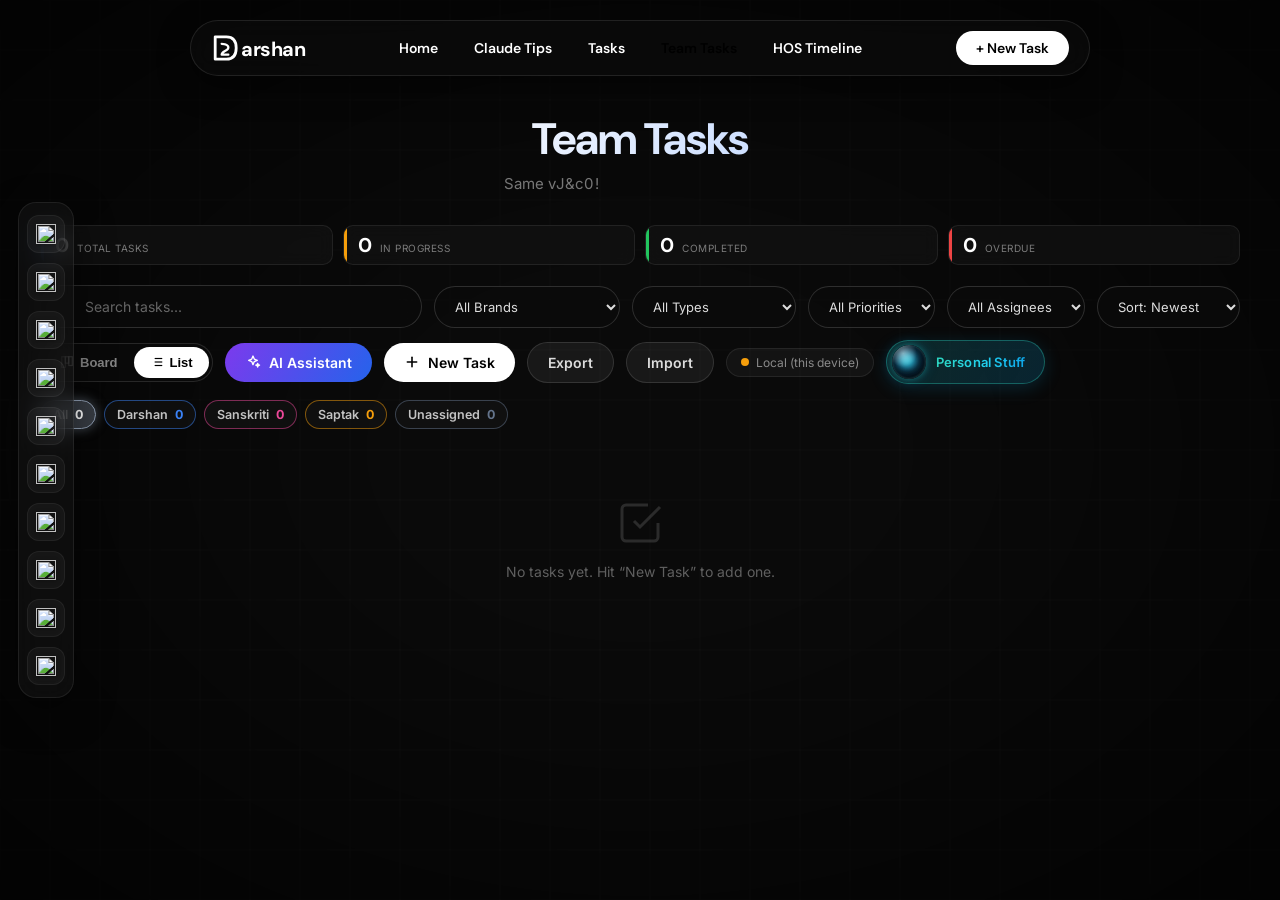
==== commit e9a27501: "Add clickable assignee filter bar to Team Tasks Name buttons (All / Darshan / Sanskriti / Saptak / U" ====
--- a/team-tasks.html
+++ b/team-tasks.html
@@ -226,6 +226,9 @@
             </button>
         </section>
 
+        <!-- Quick filter by assignee (filled by task-manager.js) -->
+        <div class="tm-assignee-bar" id="assigneeBar"></div>
+
         <!-- Personal-mode banner (shown only when personal scope is active) -->
         <div class="tm-personal-banner" id="personalBanner">
             <span class="tm-orb tm-orb--mini" aria-hidden="true">
--- a/task-manager.css
+++ b/task-manager.css
@@ -1147,3 +1147,74 @@
 @media (max-width: 560px) {
     .tm-personal-banner { flex-wrap: wrap; }
 }
+
+/* Team Tasks: prominent assignee pill */
+.tm-assignee {
+    display: inline-flex;
+    align-items: center;
+    gap: 6px;
+    font-size: 12px;
+    font-weight: 700;
+    color: #fff;
+    padding: 3px 10px 3px 3px;
+    border-radius: 20px;
+    background: color-mix(in srgb, var(--who) 28%, transparent);
+    border: 1px solid var(--who);
+    box-shadow: 0 0 10px color-mix(in srgb, var(--who) 45%, transparent);
+    white-space: nowrap;
+}
+.tm-assignee-dot {
+    width: 20px;
+    height: 20px;
+    border-radius: 50%;
+    display: grid;
+    place-items: center;
+    font-size: 11px;
+    background: var(--who);
+}
+.tm-assignee.unassigned {
+    padding: 3px 10px;
+    color: rgba(255, 255, 255, 0.55);
+    background: transparent;
+    border: 1px dashed rgba(255, 255, 255, 0.3);
+    box-shadow: none;
+    font-weight: 500;
+}
+.tm-assignee[data-who] { cursor: pointer; }
+
+.tm-assignee-bar {
+    display: flex;
+    flex-wrap: wrap;
+    gap: 8px;
+    margin: -8px 0 20px;
+}
+.tm-assignee-bar:empty { display: none; }
+.tm-assignee-btn {
+    font: 600 12.5px 'Inter', sans-serif;
+    color: rgba(255, 255, 255, 0.75);
+    background: rgba(20, 20, 20, 0.6);
+    border: 1px solid color-mix(in srgb, var(--who) 50%, transparent);
+    border-radius: 20px;
+    padding: 6px 12px;
+    cursor: pointer;
+    transition: background 0.15s, box-shadow 0.15s;
+}
+.tm-assignee-btn b {
+    margin-left: 4px;
+    font-weight: 700;
+    color: var(--who);
+}
+.tm-assignee-btn:hover { background: color-mix(in srgb, var(--who) 15%, transparent); }
+.tm-assignee-btn.active {
+    color: #fff;
+    background: color-mix(in srgb, var(--who) 35%, transparent);
+    border-color: var(--who);
+    box-shadow: 0 0 12px color-mix(in srgb, var(--who) 50%, transparent);
+}
+.tm-assignee-btn.active b { color: #fff; }
+
+@media (max-width: 560px) {
+    /* Phones: collapse the pill to just the colored initial */
+    .tm-assignee:not(.unassigned) { font-size: 0; padding: 2px; gap: 0; }
+    .tm-assignee:not(.unassigned) .tm-assignee-dot { font-size: 11px; }
+}
